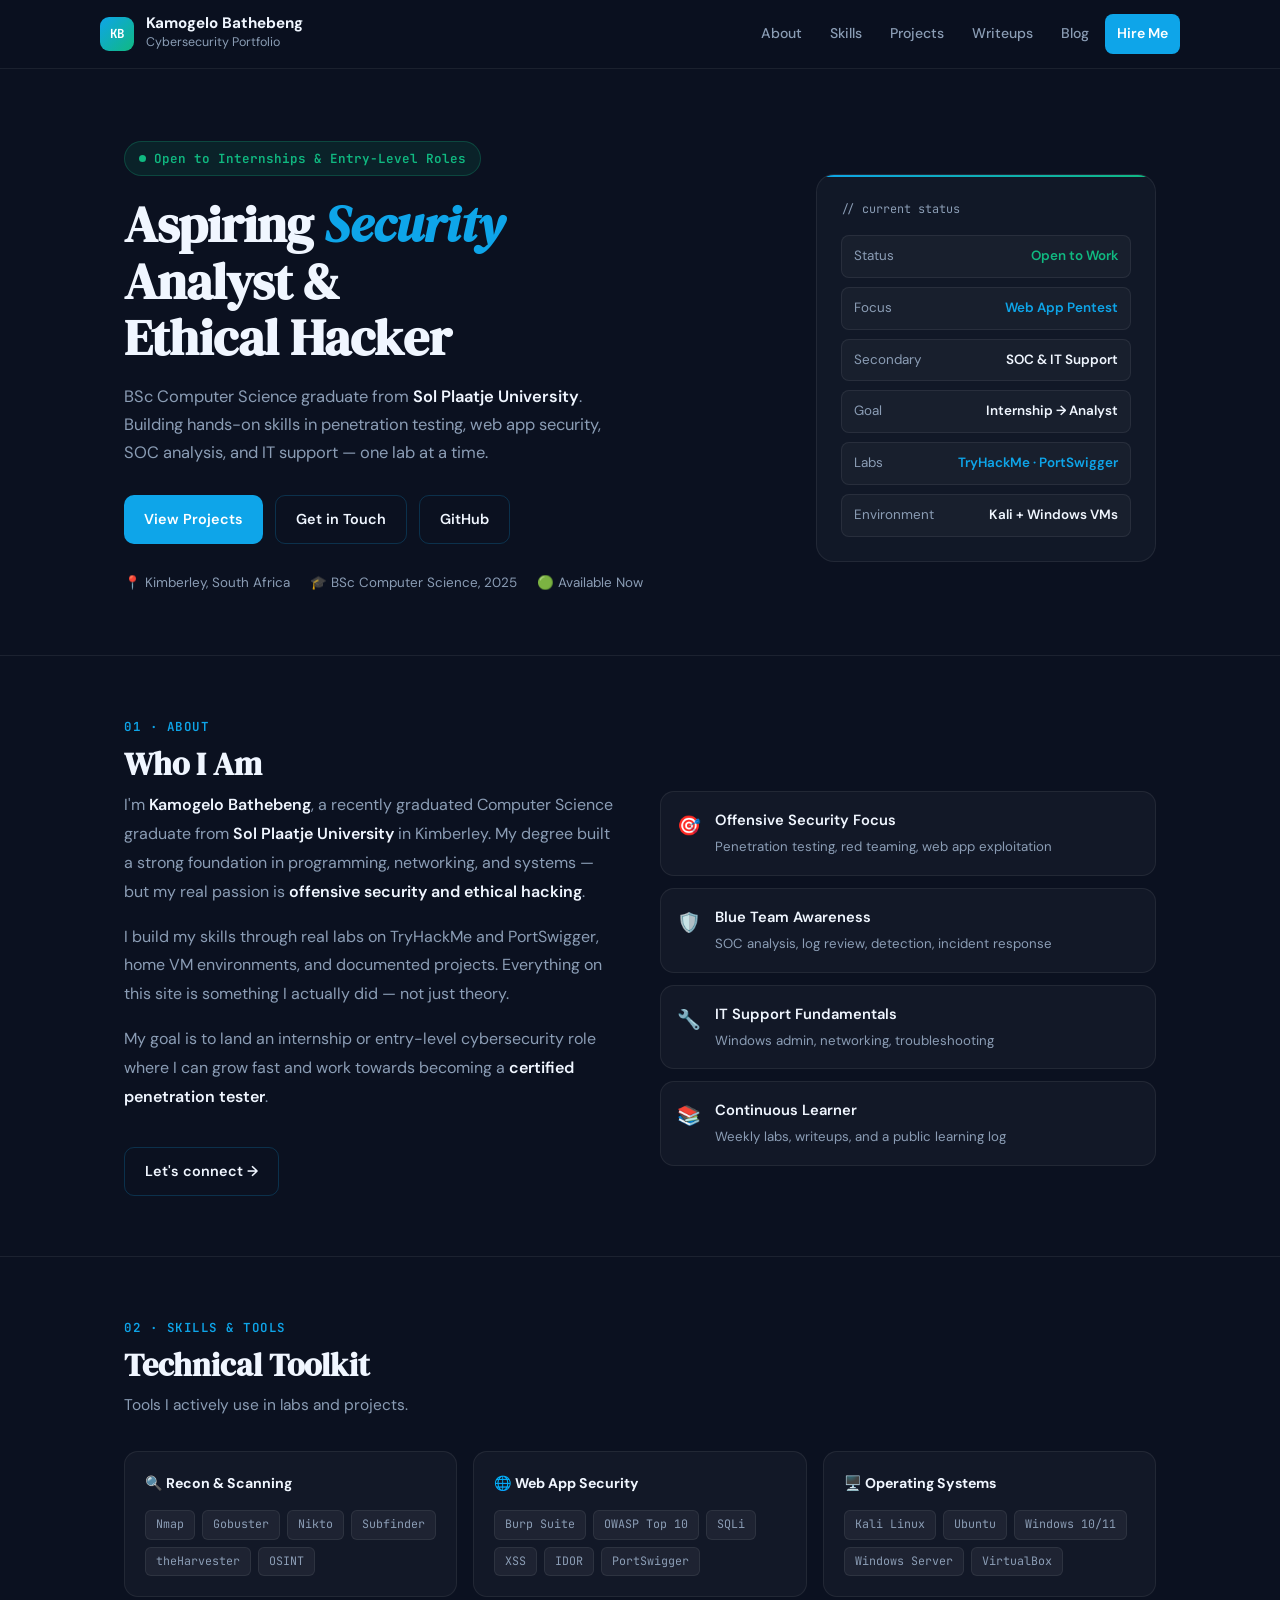
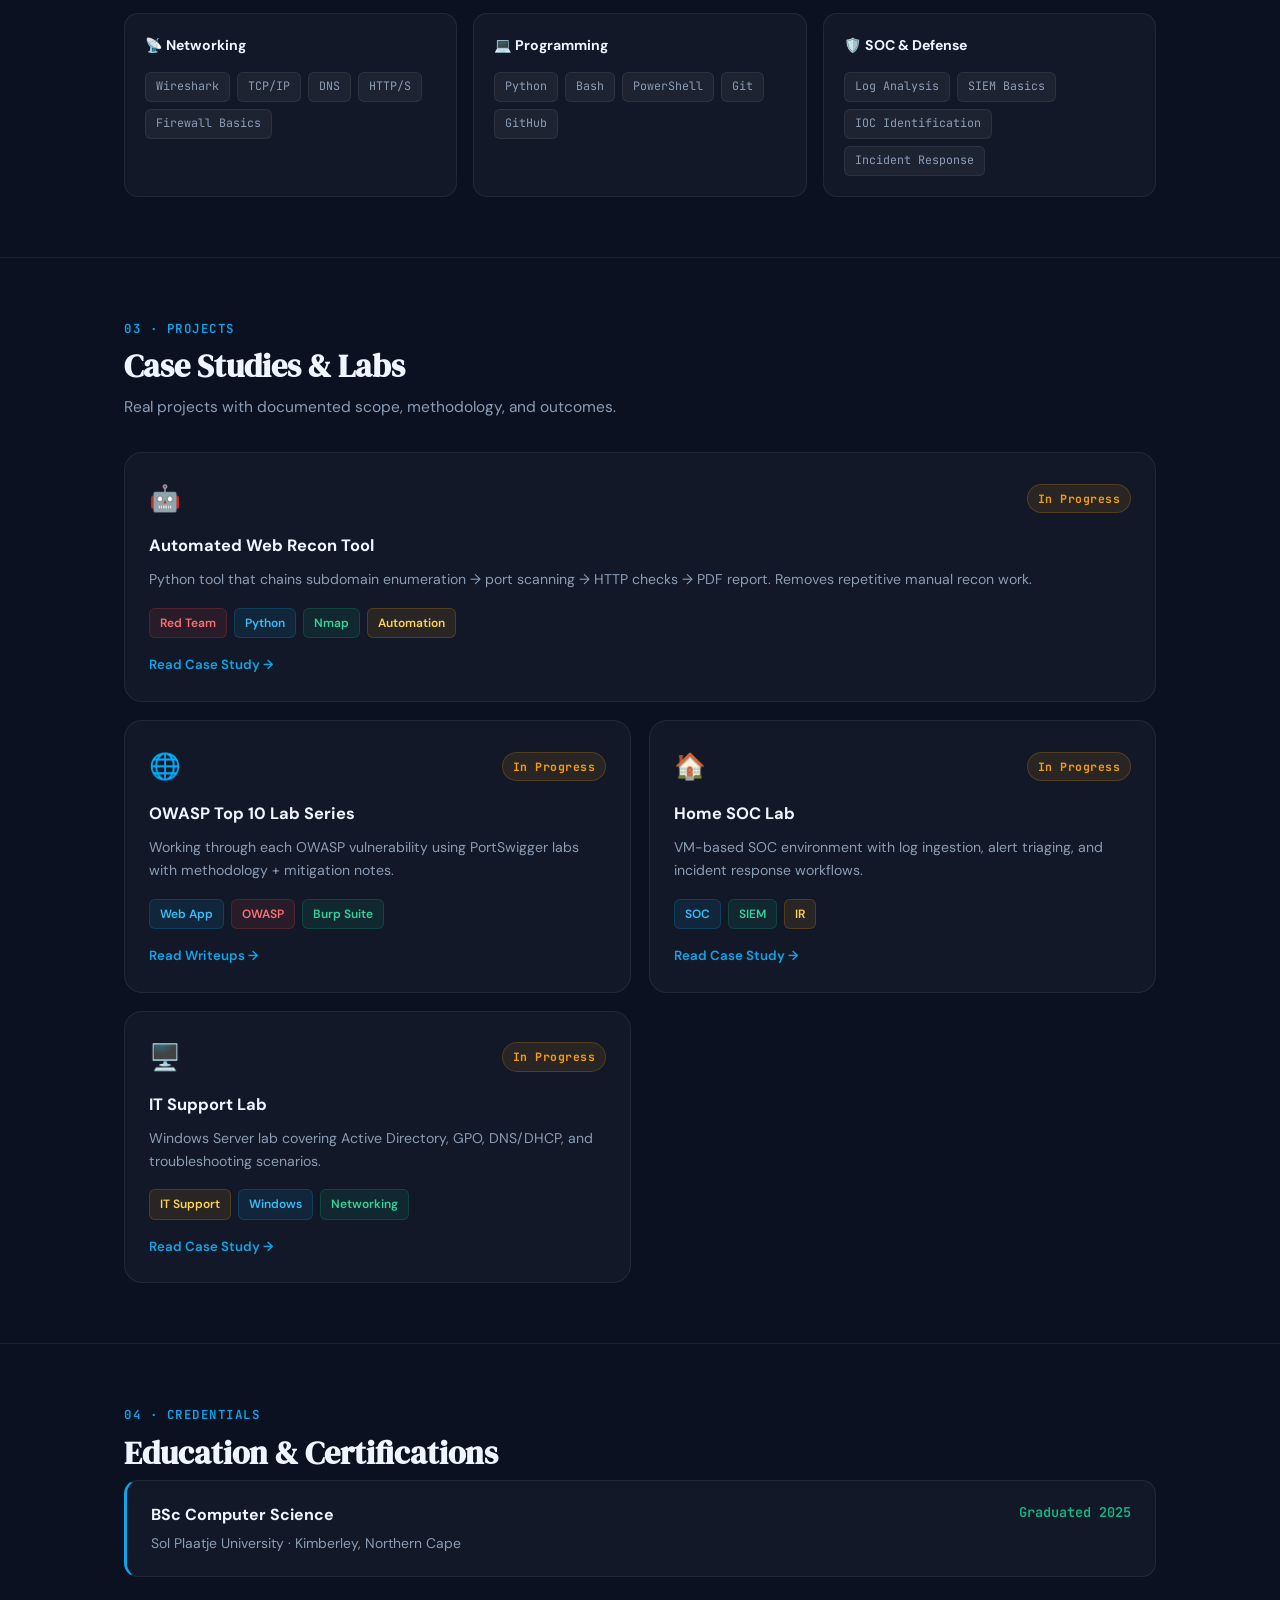
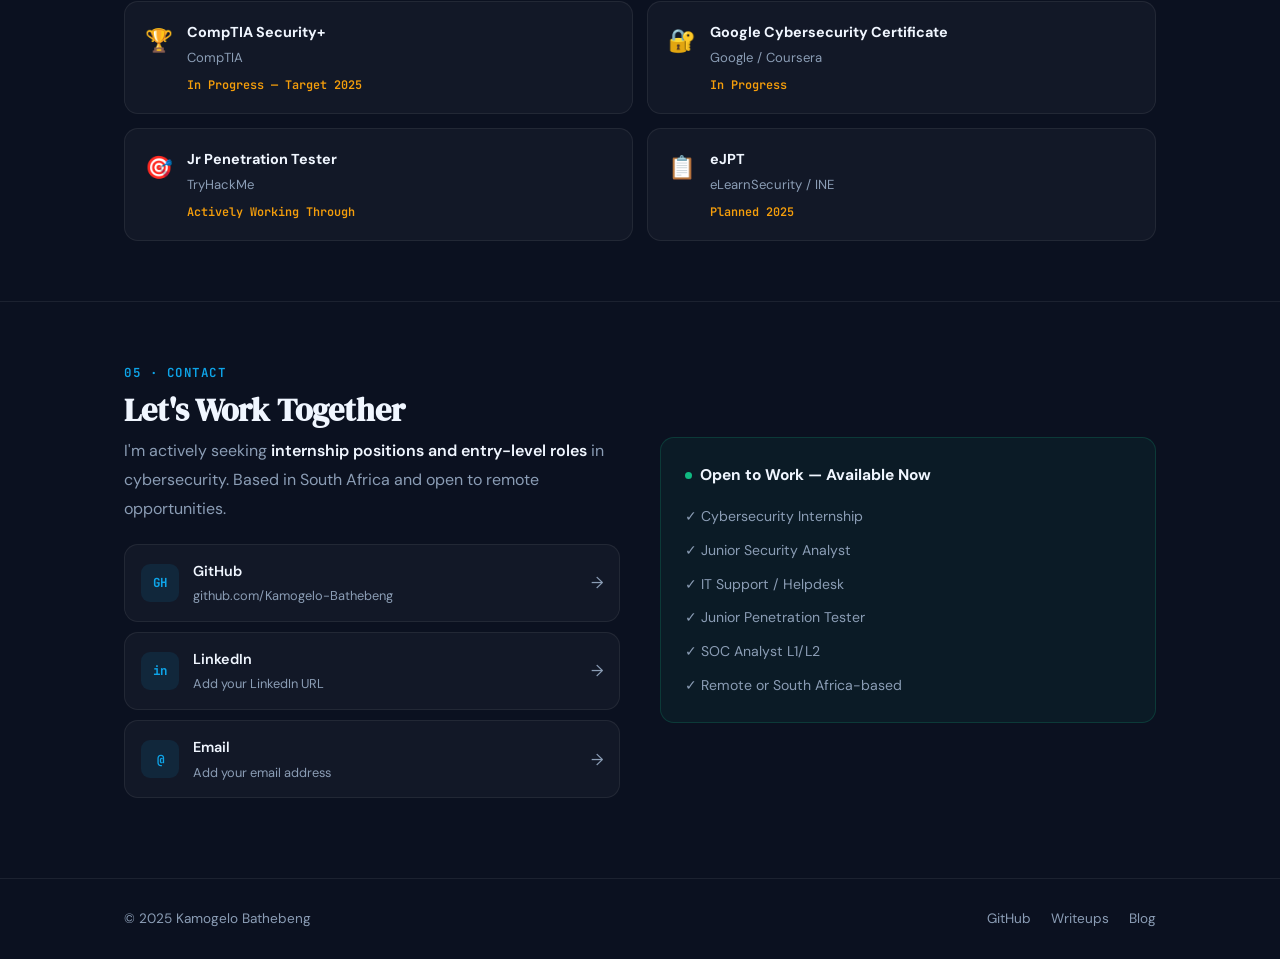
==== index.html @ 7663e625 "first commit - portfolio live" ====
<!DOCTYPE html>
<html lang="en">
<head>
  <meta charset="utf-8"/>
  <meta name="viewport" content="width=device-width, initial-scale=1"/>
  <title>Kamogelo Bathebeng | Cybersecurity Portfolio</title>
  <meta name="description" content="BSc Computer Science graduate — open to cybersecurity internships and entry-level roles."/>
  <link rel="preconnect" href="https://fonts.googleapis.com"/>
  <link href="https://fonts.googleapis.com/css2?family=DM+Serif+Display:ital@0;1&family=DM+Sans:wght@400;500;600;700&family=JetBrains+Mono:wght@400;600&display=swap" rel="stylesheet"/>
  <link rel="stylesheet" href="style.css"/>
</head>
<body>

  <!-- NAV -->
  <nav id="navbar">
    <div class="container nav-inner">
      <a href="index.html" class="nav-brand">
        <div class="nav-mark">KB</div>
        <div>
          <div class="nav-name">Kamogelo Bathebeng</div>
          <div class="nav-tagline">Cybersecurity Portfolio</div>
        </div>
      </a>
      <button class="nav-toggle" id="navToggle">Menu</button>
      <div class="nav-links" id="navLinks">
        <a href="#about">About</a>
        <a href="#skills">Skills</a>
        <a href="#projects">Projects</a>
        <a href="writeups/index.html">Writeups</a>
        <a href="blog/index.html">Blog</a>
        <a href="#contact" class="nav-cta">Hire Me</a>
      </div>
    </div>
  </nav>

  <!-- HERO -->
  <section class="hero">
    <div class="container">
      <div class="hero-layout">

        <div class="hero-left">
          <div class="hero-badge">
            <span class="dot"></span>
            Open to Internships &amp; Entry-Level Roles
          </div>
          <h1>Aspiring <em>Security</em><br/>Analyst &amp;<br/>Ethical Hacker</h1>
          <p class="hero-sub">
            BSc Computer Science graduate from <strong>Sol Plaatje University</strong>.
            Building hands-on skills in penetration testing, web app security, SOC analysis, and IT support — one lab at a time.
          </p>
          <div class="btn-row">
            <a href="#projects" class="btn btn-primary">View Projects</a>
            <a href="#contact" class="btn btn-outline">Get in Touch</a>
            <a href="https://github.com/Kamogelo-Bathebeng" target="_blank" class="btn btn-outline">GitHub</a>
          </div>
          <div class="hero-facts">
            <span>📍 Kimberley, South Africa</span>
            <span>🎓 BSc Computer Science, 2025</span>
            <span>🟢 Available Now</span>
          </div>
        </div>

        <div class="status-card">
          <div class="status-card-title">// current status</div>
          <div class="status-rows">
            <div class="status-row"><span class="s-label">Status</span><span class="s-value green">Open to Work</span></div>
            <div class="status-row"><span class="s-label">Focus</span><span class="s-value teal">Web App Pentest</span></div>
            <div class="status-row"><span class="s-label">Secondary</span><span class="s-value">SOC &amp; IT Support</span></div>
            <div class="status-row"><span class="s-label">Goal</span><span class="s-value">Internship → Analyst</span></div>
            <div class="status-row"><span class="s-label">Labs</span><span class="s-value teal">TryHackMe · PortSwigger</span></div>
            <div class="status-row"><span class="s-label">Environment</span><span class="s-value">Kali + Windows VMs</span></div>
          </div>
        </div>

      </div>
    </div>
  </section>

  <!-- ABOUT -->
  <div class="divider"></div>
  <section id="about">
    <div class="container">
      <div class="section-label">01 · About</div>
      <h2 class="section-title">Who I Am</h2>
      <div class="two-col">
        <div class="about-text">
          <p>I'm <strong>Kamogelo Bathebeng</strong>, a recently graduated Computer Science graduate from <strong>Sol Plaatje University</strong> in Kimberley. My degree built a strong foundation in programming, networking, and systems — but my real passion is <strong>offensive security and ethical hacking</strong>.</p>
          <p>I build my skills through real labs on TryHackMe and PortSwigger, home VM environments, and documented projects. Everything on this site is something I actually did — not just theory.</p>
          <p>My goal is to land an internship or entry-level cybersecurity role where I can grow fast and work towards becoming a <strong>certified penetration tester</strong>.</p>
          <a href="#contact" class="btn btn-outline" style="margin-top:20px; display:inline-flex;">Let's connect →</a>
        </div>
        <div class="highlights">
          <div class="highlight-item">
            <div class="hi-icon">🎯</div>
            <div><strong>Offensive Security Focus</strong><p>Penetration testing, red teaming, web app exploitation</p></div>
          </div>
          <div class="highlight-item">
            <div class="hi-icon">🛡️</div>
            <div><strong>Blue Team Awareness</strong><p>SOC analysis, log review, detection, incident response</p></div>
          </div>
          <div class="highlight-item">
            <div class="hi-icon">🔧</div>
            <div><strong>IT Support Fundamentals</strong><p>Windows admin, networking, troubleshooting</p></div>
          </div>
          <div class="highlight-item">
            <div class="hi-icon">📚</div>
            <div><strong>Continuous Learner</strong><p>Weekly labs, writeups, and a public learning log</p></div>
          </div>
        </div>
      </div>
    </div>
  </section>

  <!-- SKILLS -->
  <div class="divider"></div>
  <section id="skills">
    <div class="container">
      <div class="section-label">02 · Skills &amp; Tools</div>
      <h2 class="section-title">Technical Toolkit</h2>
      <p class="section-sub">Tools I actively use in labs and projects.</p>
      <div class="skills-grid">
        <div class="skill-box">
          <div class="skill-box-title">🔍 Recon &amp; Scanning</div>
          <div class="tags"><span>Nmap</span><span>Gobuster</span><span>Nikto</span><span>Subfinder</span><span>theHarvester</span><span>OSINT</span></div>
        </div>
        <div class="skill-box">
          <div class="skill-box-title">🌐 Web App Security</div>
          <div class="tags"><span>Burp Suite</span><span>OWASP Top 10</span><span>SQLi</span><span>XSS</span><span>IDOR</span><span>PortSwigger</span></div>
        </div>
        <div class="skill-box">
          <div class="skill-box-title">🖥️ Operating Systems</div>
          <div class="tags"><span>Kali Linux</span><span>Ubuntu</span><span>Windows 10/11</span><span>Windows Server</span><span>VirtualBox</span></div>
        </div>
        <div class="skill-box">
          <div class="skill-box-title">📡 Networking</div>
          <div class="tags"><span>Wireshark</span><span>TCP/IP</span><span>DNS</span><span>HTTP/S</span><span>Firewall Basics</span></div>
        </div>
        <div class="skill-box">
          <div class="skill-box-title">💻 Programming</div>
          <div class="tags"><span>Python</span><span>Bash</span><span>PowerShell</span><span>Git</span><span>GitHub</span></div>
        </div>
        <div class="skill-box">
          <div class="skill-box-title">🛡️ SOC &amp; Defense</div>
          <div class="tags"><span>Log Analysis</span><span>SIEM Basics</span><span>IOC Identification</span><span>Incident Response</span></div>
        </div>
      </div>
    </div>
  </section>

  <!-- PROJECTS -->
  <div class="divider"></div>
  <section id="projects">
    <div class="container">
      <div class="section-label">03 · Projects</div>
      <h2 class="section-title">Case Studies &amp; Labs</h2>
      <p class="section-sub">Real projects with documented scope, methodology, and outcomes.</p>
      <div class="projects-grid">

        <div class="project-card wide">
          <div class="pc-top">
            <span class="pc-icon">🤖</span>
            <span class="pc-status building">In Progress</span>
          </div>
          <div class="pc-title">Automated Web Recon Tool</div>
          <div class="pc-desc">Python tool that chains subdomain enumeration → port scanning → HTTP checks → PDF report. Removes repetitive manual recon work.</div>
          <div class="pc-tags"><span class="tag red">Red Team</span><span class="tag blue">Python</span><span class="tag green">Nmap</span><span class="tag amber">Automation</span></div>
          <a href="projects/recon-tool.html" class="pc-link">Read Case Study →</a>
        </div>

        <div class="project-card">
          <div class="pc-top">
            <span class="pc-icon">🌐</span>
            <span class="pc-status building">In Progress</span>
          </div>
          <div class="pc-title">OWASP Top 10 Lab Series</div>
          <div class="pc-desc">Working through each OWASP vulnerability using PortSwigger labs with methodology + mitigation notes.</div>
          <div class="pc-tags"><span class="tag blue">Web App</span><span class="tag red">OWASP</span><span class="tag green">Burp Suite</span></div>
          <a href="writeups/index.html" class="pc-link">Read Writeups →</a>
        </div>

        <div class="project-card">
          <div class="pc-top">
            <span class="pc-icon">🏠</span>
            <span class="pc-status building">In Progress</span>
          </div>
          <div class="pc-title">Home SOC Lab</div>
          <div class="pc-desc">VM-based SOC environment with log ingestion, alert triaging, and incident response workflows.</div>
          <div class="pc-tags"><span class="tag blue">SOC</span><span class="tag green">SIEM</span><span class="tag amber">IR</span></div>
          <a href="projects/soc-lab.html" class="pc-link">Read Case Study →</a>
        </div>

        <div class="project-card">
          <div class="pc-top">
            <span class="pc-icon">🖥️</span>
            <span class="pc-status building">In Progress</span>
          </div>
          <div class="pc-title">IT Support Lab</div>
          <div class="pc-desc">Windows Server lab covering Active Directory, GPO, DNS/DHCP, and troubleshooting scenarios.</div>
          <div class="pc-tags"><span class="tag amber">IT Support</span><span class="tag blue">Windows</span><span class="tag green">Networking</span></div>
          <a href="projects/it-support-lab.html" class="pc-link">Read Case Study →</a>
        </div>

      </div>
    </div>
  </section>

  <!-- CERTIFICATIONS -->
  <div class="divider"></div>
  <section id="certifications">
    <div class="container">
      <div class="section-label">04 · Credentials</div>
      <h2 class="section-title">Education &amp; Certifications</h2>

      <div class="edu-block">
        <div>
          <div class="edu-degree">BSc Computer Science</div>
          <div class="edu-school">Sol Plaatje University · Kimberley, Northern Cape</div>
        </div>
        <div class="edu-year">Graduated 2025</div>
      </div>

      <div class="certs-grid">
        <div class="cert-card">
          <div class="cert-icon">🏆</div>
          <div>
            <div class="cert-name">CompTIA Security+</div>
            <div class="cert-org">CompTIA</div>
            <div class="cert-status pending">In Progress — Target 2025</div>
          </div>
        </div>
        <div class="cert-card">
          <div class="cert-icon">🔐</div>
          <div>
            <div class="cert-name">Google Cybersecurity Certificate</div>
            <div class="cert-org">Google / Coursera</div>
            <div class="cert-status pending">In Progress</div>
          </div>
        </div>
        <div class="cert-card">
          <div class="cert-icon">🎯</div>
          <div>
            <div class="cert-name">Jr Penetration Tester</div>
            <div class="cert-org">TryHackMe</div>
            <div class="cert-status pending">Actively Working Through</div>
          </div>
        </div>
        <div class="cert-card">
          <div class="cert-icon">📋</div>
          <div>
            <div class="cert-name">eJPT</div>
            <div class="cert-org">eLearnSecurity / INE</div>
            <div class="cert-status pending">Planned 2025</div>
          </div>
        </div>
      </div>
    </div>
  </section>

  <!-- CONTACT -->
  <div class="divider"></div>
  <section id="contact">
    <div class="container">
      <div class="section-label">05 · Contact</div>
      <h2 class="section-title">Let's Work Together</h2>
      <div class="two-col">
        <div>
          <p style="color:var(--muted); margin-bottom:20px; line-height:1.8;">I'm actively seeking <strong style="color:var(--text)">internship positions and entry-level roles</strong> in cybersecurity. Based in South Africa and open to remote opportunities.</p>
          <div class="contact-links">
            <a href="https://github.com/Kamogelo-Bathebeng" target="_blank" class="contact-link">
              <div class="cl-icon">GH</div>
              <div><div class="cl-name">GitHub</div><div class="cl-sub">github.com/Kamogelo-Bathebeng</div></div>
              <span>→</span>
            </a>
            <a href="https://linkedin.com" target="_blank" class="contact-link">
              <div class="cl-icon">in</div>
              <div><div class="cl-name">LinkedIn</div><div class="cl-sub">Add your LinkedIn URL</div></div>
              <span>→</span>
            </a>
            <a href="mailto:youremail@example.com" class="contact-link">
              <div class="cl-icon">@</div>
              <div><div class="cl-name">Email</div><div class="cl-sub">Add your email address</div></div>
              <span>→</span>
            </a>
          </div>
        </div>
        <div class="open-box">
          <div class="open-title"><span class="dot"></span> Open to Work — Available Now</div>
          <ul class="open-list">
            <li>✓ Cybersecurity Internship</li>
            <li>✓ Junior Security Analyst</li>
            <li>✓ IT Support / Helpdesk</li>
            <li>✓ Junior Penetration Tester</li>
            <li>✓ SOC Analyst L1/L2</li>
            <li>✓ Remote or South Africa-based</li>
          </ul>
        </div>
      </div>
    </div>
  </section>

  <!-- FOOTER -->
  <footer>
    <div class="container footer-inner">
      <div>© 2025 Kamogelo Bathebeng</div>
      <div class="footer-links">
        <a href="https://github.com/Kamogelo-Bathebeng" target="_blank">GitHub</a>
        <a href="writeups/index.html">Writeups</a>
        <a href="blog/index.html">Blog</a>
      </div>
    </div>
  </footer>

  <script src="script.js"></script>
</body>
</html>
---- style.css ----
@import url('https://fonts.googleapis.com/css2?family=DM+Serif+Display:ital@0;1&family=DM+Sans:wght@400;500;600;700&family=JetBrains+Mono:wght@400;600&display=swap');

/* ── VARIABLES ── */
:root {
  --bg:      #0B1120;
  --bg2:     #111827;
  --text:    #F0F6FF;
  --muted:   #8B9DB5;
  --teal:    #0EA5E9;
  --teal2:   #0284C7;
  --green:   #10B981;
  --amber:   #F59E0B;
  --border:  rgba(255,255,255,0.07);
  --border2: rgba(14,165,233,0.22);
  --card:    rgba(255,255,255,0.03);
  --r:       14px;
}

/* ── RESET ── */
*, *::before, *::after { box-sizing: border-box; margin: 0; padding: 0; }
html { scroll-behavior: smooth; }
body { font-family: 'DM Sans', sans-serif; background: var(--bg); color: var(--text); line-height: 1.7; overflow-x: hidden; }
a { color: var(--teal); text-decoration: none; }
a:hover { color: var(--teal2); }
strong { color: var(--text); font-weight: 600; }
p { color: var(--muted); }

/* ── LAYOUT ── */
.container { max-width: 1080px; margin: 0 auto; padding: 0 24px; }
.divider { height: 1px; background: var(--border); }
section { padding: 60px 0; }

/* ── NAV ── */
#navbar {
  position: sticky; top: 0; z-index: 100;
  background: rgba(11,17,32,0.9);
  backdrop-filter: blur(16px);
  border-bottom: 1px solid var(--border);
}
.nav-inner { display: flex; align-items: center; justify-content: space-between; padding: 14px 0; }
.nav-brand { display: flex; align-items: center; gap: 12px; color: var(--text); }
.nav-brand:hover { color: var(--text); }
.nav-mark {
  width: 34px; height: 34px; border-radius: 9px;
  background: linear-gradient(135deg, var(--teal), var(--green));
  display: flex; align-items: center; justify-content: center;
  font-family: 'JetBrains Mono', monospace; font-weight: 700;
  font-size: 0.78rem; color: #fff; flex-shrink: 0;
}
.nav-name { font-weight: 700; font-size: 0.95rem; line-height: 1.2; }
.nav-tagline { font-size: 0.78rem; color: var(--muted); }
.nav-links { display: flex; gap: 4px; align-items: center; }
.nav-links a { color: var(--muted); font-weight: 500; font-size: 0.88rem; padding: 8px 12px; border-radius: 8px; transition: color .2s, background .2s; }
.nav-links a:hover { color: var(--text); background: rgba(255,255,255,0.05); }
.nav-links a.nav-cta { background: var(--teal); color: #fff !important; font-weight: 600; }
.nav-links a.nav-cta:hover { background: var(--teal2); }
.nav-toggle { display: none; background: none; border: 1px solid var(--border); color: var(--text); border-radius: 8px; padding: 8px 12px; cursor: pointer; font-size: 0.85rem; font-family: inherit; }

@media (max-width: 760px) {
  .nav-toggle { display: block; }
  .nav-links { display: none; flex-direction: column; position: absolute; top: 100%; left: 0; right: 0; background: var(--bg2); border-bottom: 1px solid var(--border); padding: 14px 24px 20px; gap: 2px; }
  .nav-links.open { display: flex; }
  .nav-links a { padding: 12px 8px; border-bottom: 1px solid var(--border); border-radius: 0; }
}

/* ── HERO ── */
.hero { padding: 72px 0 60px; }
.hero-layout { display: grid; grid-template-columns: 1fr 340px; gap: 48px; align-items: center; }
@media (max-width: 860px) { .hero-layout { grid-template-columns: 1fr; } }

.hero-badge {
  display: inline-flex; align-items: center; gap: 8px;
  background: rgba(16,185,129,0.1); border: 1px solid rgba(16,185,129,0.25);
  border-radius: 999px; padding: 6px 14px; margin-bottom: 20px;
  font-family: 'JetBrains Mono', monospace; font-size: 0.79rem; font-weight: 600; color: var(--green);
}
.dot {
  width: 7px; height: 7px; border-radius: 50%;
  background: var(--green); flex-shrink: 0;
  animation: blink 2s infinite;
}
@keyframes blink {
  0%,100% { box-shadow: 0 0 0 3px rgba(16,185,129,0.2); }
  50%      { box-shadow: 0 0 0 6px rgba(16,185,129,0.05); }
}
.hero h1 { font-family: 'DM Serif Display', serif; font-size: clamp(2.2rem, 4vw, 3.2rem); line-height: 1.1; margin-bottom: 18px; }
.hero h1 em { font-style: italic; color: var(--teal); }
.hero-sub { font-size: 1.03rem; color: var(--muted); max-width: 500px; margin-bottom: 28px; }
.btn-row { display: flex; gap: 12px; flex-wrap: wrap; margin-bottom: 28px; }
.hero-facts { display: flex; gap: 20px; flex-wrap: wrap; font-size: 0.84rem; color: var(--muted); }

/* Status card */
.status-card {
  background: var(--bg2); border: 1px solid var(--border);
  border-radius: 18px; padding: 24px; position: relative; overflow: hidden;
}
.status-card::before { content: ''; position: absolute; top: 0; left: 0; right: 0; height: 2px; background: linear-gradient(90deg, var(--teal), var(--green)); }
.status-card-title { font-family: 'JetBrains Mono', monospace; font-size: 0.74rem; color: var(--muted); margin-bottom: 16px; }
.status-rows { display: flex; flex-direction: column; gap: 9px; }
.status-row { display: flex; justify-content: space-between; align-items: center; background: rgba(255,255,255,0.03); border: 1px solid var(--border); border-radius: 8px; padding: 9px 12px; font-size: 0.84rem; }
.s-label { color: var(--muted); }
.s-value { font-weight: 600; }
.s-value.teal { color: var(--teal); }
.s-value.green { color: var(--green); }

/* ── BUTTONS ── */
.btn { display: inline-flex; align-items: center; gap: 8px; padding: 11px 20px; border-radius: 10px; font-weight: 600; font-size: 0.9rem; border: none; cursor: pointer; transition: transform .18s, background .18s; font-family: inherit; }
.btn:hover { transform: translateY(-2px); }
.btn-primary { background: var(--teal); color: #fff; }
.btn-primary:hover { background: var(--teal2); color: #fff; }
.btn-outline { background: transparent; color: var(--text); border: 1px solid var(--border2); }
.btn-outline:hover { background: rgba(14,165,233,0.1); color: var(--text); }

/* ── SECTION HEADERS ── */
.section-label { font-family: 'JetBrains Mono', monospace; font-size: 0.78rem; font-weight: 600; color: var(--teal); text-transform: uppercase; letter-spacing: 1.5px; margin-bottom: 8px; }
.section-title { font-family: 'DM Serif Display', serif; font-size: clamp(1.7rem, 2.5vw, 2.2rem); line-height: 1.2; margin-bottom: 8px; }
.section-sub { color: var(--muted); font-size: 0.97rem; margin-bottom: 32px; }

/* ── TWO COL ── */
.two-col { display: grid; grid-template-columns: 1fr 1fr; gap: 40px; align-items: start; }
@media (max-width: 720px) { .two-col { grid-template-columns: 1fr; } }

/* ── ABOUT ── */
.about-text p { color: var(--muted); margin-bottom: 16px; line-height: 1.8; }
.highlights { display: flex; flex-direction: column; gap: 12px; }
.highlight-item { display: flex; gap: 14px; align-items: flex-start; background: var(--card); border: 1px solid var(--border); border-radius: var(--r); padding: 16px; transition: border-color .2s; }
.highlight-item:hover { border-color: var(--border2); }
.hi-icon { font-size: 1.2rem; flex-shrink: 0; margin-top: 2px; }
.highlight-item strong { display: block; font-size: 0.92rem; margin-bottom: 3px; }
.highlight-item p { font-size: 0.83rem; margin: 0; color: var(--muted); }

/* ── SKILLS ── */
.skills-grid { display: grid; grid-template-columns: repeat(3,1fr); gap: 16px; }
@media (max-width: 860px) { .skills-grid { grid-template-columns: 1fr 1fr; } }
@media (max-width: 520px) { .skills-grid { grid-template-columns: 1fr; } }
.skill-box { background: var(--card); border: 1px solid var(--border); border-radius: var(--r); padding: 20px; transition: border-color .2s, transform .2s; }
.skill-box:hover { border-color: var(--border2); transform: translateY(-3px); }
.skill-box-title { font-weight: 700; font-size: 0.88rem; margin-bottom: 14px; }
.tags { display: flex; flex-wrap: wrap; gap: 7px; }
.tags span { font-family: 'JetBrains Mono', monospace; font-size: 0.73rem; padding: 4px 10px; border-radius: 6px; background: rgba(255,255,255,0.05); border: 1px solid var(--border); color: var(--muted); transition: color .2s, border-color .2s; cursor: default; }
.tags span:hover { color: var(--teal); border-color: var(--border2); }

/* ── PROJECTS ── */
.projects-grid { display: grid; grid-template-columns: 1fr 1fr; gap: 18px; }
@media (max-width: 720px) { .projects-grid { grid-template-columns: 1fr; } }
.project-card { background: var(--card); border: 1px solid var(--border); border-radius: 18px; padding: 24px; display: flex; flex-direction: column; transition: border-color .25s, transform .25s; }
.project-card.wide { grid-column: span 2; }
@media (max-width: 720px) { .project-card.wide { grid-column: span 1; } }
.project-card:hover { border-color: var(--border2); transform: translateY(-4px); }
.pc-top { display: flex; justify-content: space-between; align-items: center; margin-bottom: 12px; }
.pc-icon { font-size: 1.6rem; }
.pc-status { font-family: 'JetBrains Mono', monospace; font-size: 0.72rem; font-weight: 700; padding: 4px 10px; border-radius: 999px; letter-spacing: 0.5px; }
.pc-status.building { background: rgba(245,158,11,0.1); color: var(--amber); border: 1px solid rgba(245,158,11,0.2); }
.pc-status.done { background: rgba(16,185,129,0.1); color: var(--green); border: 1px solid rgba(16,185,129,0.25); }
.pc-title { font-weight: 700; font-size: 1.03rem; margin-bottom: 8px; }
.pc-desc { color: var(--muted); font-size: 0.88rem; line-height: 1.65; flex: 1; margin-bottom: 16px; }
.pc-tags { display: flex; gap: 7px; flex-wrap: wrap; margin-bottom: 16px; }
.tag { font-size: 0.75rem; font-weight: 600; padding: 4px 10px; border-radius: 6px; }
.tag.red   { background: rgba(239,68,68,0.1);   color: #F87171; border: 1px solid rgba(239,68,68,0.2); }
.tag.blue  { background: rgba(14,165,233,0.1);  color: #38BDF8; border: 1px solid rgba(14,165,233,0.2); }
.tag.green { background: rgba(16,185,129,0.1);  color: #34D399; border: 1px solid rgba(16,185,129,0.2); }
.tag.amber { background: rgba(245,158,11,0.1);  color: #FCD34D; border: 1px solid rgba(245,158,11,0.2); }
.pc-link { font-size: 0.83rem; font-weight: 600; color: var(--teal); transition: opacity .2s; margin-top: auto; }
.pc-link:hover { opacity: 0.75; color: var(--teal); }

/* ── CERTS ── */
.edu-block { background: var(--card); border: 1px solid var(--border); border-left: 3px solid var(--teal); border-radius: var(--r); padding: 20px 24px; display: flex; justify-content: space-between; align-items: flex-start; gap: 16px; flex-wrap: wrap; margin-bottom: 24px; }
.edu-degree { font-weight: 700; font-size: 1.0rem; margin-bottom: 4px; }
.edu-school { color: var(--muted); font-size: 0.87rem; }
.edu-year { font-family: 'JetBrains Mono', monospace; font-size: 0.85rem; color: var(--green); font-weight: 600; }
.certs-grid { display: grid; grid-template-columns: 1fr 1fr; gap: 14px; }
@media (max-width: 640px) { .certs-grid { grid-template-columns: 1fr; } }
.cert-card { background: var(--card); border: 1px solid var(--border); border-radius: var(--r); padding: 18px 20px; display: flex; gap: 14px; align-items: flex-start; transition: border-color .2s; }
.cert-card:hover { border-color: var(--border2); }
.cert-icon { font-size: 1.4rem; flex-shrink: 0; margin-top: 2px; }
.cert-name { font-weight: 700; font-size: 0.9rem; margin-bottom: 3px; }
.cert-org { font-size: 0.82rem; color: var(--muted); margin-bottom: 5px; }
.cert-status { font-family: 'JetBrains Mono', monospace; font-size: 0.74rem; font-weight: 600; }
.cert-status.pending { color: var(--amber); }
.cert-status.done { color: var(--green); }

/* ── CONTACT ── */
.contact-links { display: flex; flex-direction: column; gap: 10px; }
.contact-link { display: flex; align-items: center; gap: 14px; padding: 14px 16px; background: var(--card); border: 1px solid var(--border); border-radius: var(--r); color: var(--text); transition: border-color .2s, transform .2s; }
.contact-link:hover { border-color: var(--border2); transform: translateX(4px); color: var(--text); }
.cl-icon { width: 38px; height: 38px; border-radius: 9px; background: rgba(14,165,233,0.1); display: flex; align-items: center; justify-content: center; font-family: 'JetBrains Mono', monospace; font-size: 0.78rem; font-weight: 700; color: var(--teal); flex-shrink: 0; }
.cl-name { font-weight: 600; font-size: 0.9rem; }
.cl-sub { font-size: 0.8rem; color: var(--muted); margin-top: 2px; }
.contact-link span:last-child { margin-left: auto; color: var(--muted); }
.open-box { background: rgba(16,185,129,0.06); border: 1px solid rgba(16,185,129,0.2); border-radius: var(--r); padding: 24px; }
.open-title { font-weight: 700; font-size: 0.97rem; margin-bottom: 16px; display: flex; align-items: center; gap: 8px; }
.open-list { list-style: none; display: flex; flex-direction: column; gap: 10px; }
.open-list li { font-size: 0.88rem; color: var(--muted); }

/* ── FOOTER ── */
footer { border-top: 1px solid var(--border); padding: 28px 0; margin-top: 20px; }
.footer-inner { display: flex; justify-content: space-between; align-items: center; flex-wrap: wrap; gap: 12px; font-size: 0.85rem; color: var(--muted); }
.footer-links { display: flex; gap: 20px; }
.footer-links a { color: var(--muted); font-size: 0.85rem; transition: color .2s; }
.footer-links a:hover { color: var(--teal); }

/* ── PAGE HEADER (inner pages) ── */
.page-hero { padding: 48px 0 36px; }
.page-hero .breadcrumb { font-family: 'JetBrains Mono', monospace; font-size: 0.78rem; color: var(--muted); margin-bottom: 12px; }
.page-hero .breadcrumb a { color: var(--teal); }
.page-hero h1 { font-family: 'DM Serif Display', serif; font-size: clamp(1.8rem, 3vw, 2.6rem); line-height: 1.15; margin-bottom: 10px; }
.page-hero .meta { display: flex; gap: 16px; flex-wrap: wrap; font-size: 0.84rem; color: var(--muted); margin-top: 12px; }
.page-hero .meta span { display: flex; align-items: center; gap: 6px; }

/* ── ARTICLE GRID (listing pages) ── */
.article-grid { display: grid; grid-template-columns: repeat(3,1fr); gap: 18px; }
@media (max-width: 900px) { .article-grid { grid-template-columns: 1fr 1fr; } }
@media (max-width: 580px) { .article-grid { grid-template-columns: 1fr; } }
.article-card { background: var(--card); border: 1px solid var(--border); border-radius: var(--r); padding: 22px; display: flex; flex-direction: column; transition: border-color .25s, transform .25s; }
.article-card:hover { border-color: var(--border2); transform: translateY(-3px); }
.article-card .ac-label { font-family: 'JetBrains Mono', monospace; font-size: 0.72rem; color: var(--teal); font-weight: 600; margin-bottom: 8px; text-transform: uppercase; letter-spacing: 1px; }
.article-card h3 { font-size: 1.0rem; font-weight: 700; margin-bottom: 8px; line-height: 1.35; }
.article-card h3 a { color: var(--text); }
.article-card h3 a:hover { color: var(--teal); }
.article-card p { font-size: 0.86rem; color: var(--muted); flex: 1; margin-bottom: 14px; line-height: 1.6; }
.article-card .ac-footer { display: flex; justify-content: space-between; align-items: center; font-size: 0.8rem; color: var(--muted); margin-top: auto; }
.article-card .ac-footer a { color: var(--teal); font-weight: 600; }

/* ── PROSE (content pages) ── */
.prose-wrap { max-width: 760px; margin: 0 auto; }
.prose { background: var(--card); border: 1px solid var(--border); border-radius: 18px; padding: 32px; }
.prose h2 { font-family: 'DM Serif Display', serif; font-size: 1.5rem; margin: 32px 0 12px; color: var(--text); }
.prose h3 { font-size: 1.1rem; font-weight: 700; margin: 24px 0 8px; color: var(--text); }
.prose p { color: var(--muted); margin-bottom: 16px; line-height: 1.85; }
.prose ul, .prose ol { color: var(--muted); padding-left: 22px; margin-bottom: 16px; }
.prose li { margin-bottom: 6px; line-height: 1.7; }
.prose strong { color: var(--text); }
.prose code { font-family: 'JetBrains Mono', monospace; background: rgba(255,255,255,0.07); padding: 2px 7px; border-radius: 6px; font-size: 0.87em; color: var(--teal); }
.prose pre { background: rgba(0,0,0,0.5); padding: 18px; border-radius: 12px; overflow-x: auto; border: 1px solid var(--border); margin-bottom: 20px; }
.prose pre code { background: none; padding: 0; color: #a8d8a8; font-size: 0.88rem; }
.prose blockquote { border-left: 3px solid var(--teal); padding-left: 16px; margin: 20px 0; color: var(--muted); font-style: italic; }
.prose img { max-width: 100%; border-radius: 12px; border: 1px solid var(--border); margin: 16px 0; }
.prose hr { border: none; border-top: 1px solid var(--border); margin: 28px 0; }

/* ── REVEAL ── */
.reveal { opacity: 0; transform: translateY(16px); transition: opacity .5s ease, transform .5s ease; }
.reveal.visible { opacity: 1; transform: translateY(0); }
.d1 { transition-delay: .1s; }
.d2 { transition-delay: .2s; }
.d3 { transition-delay: .3s; }
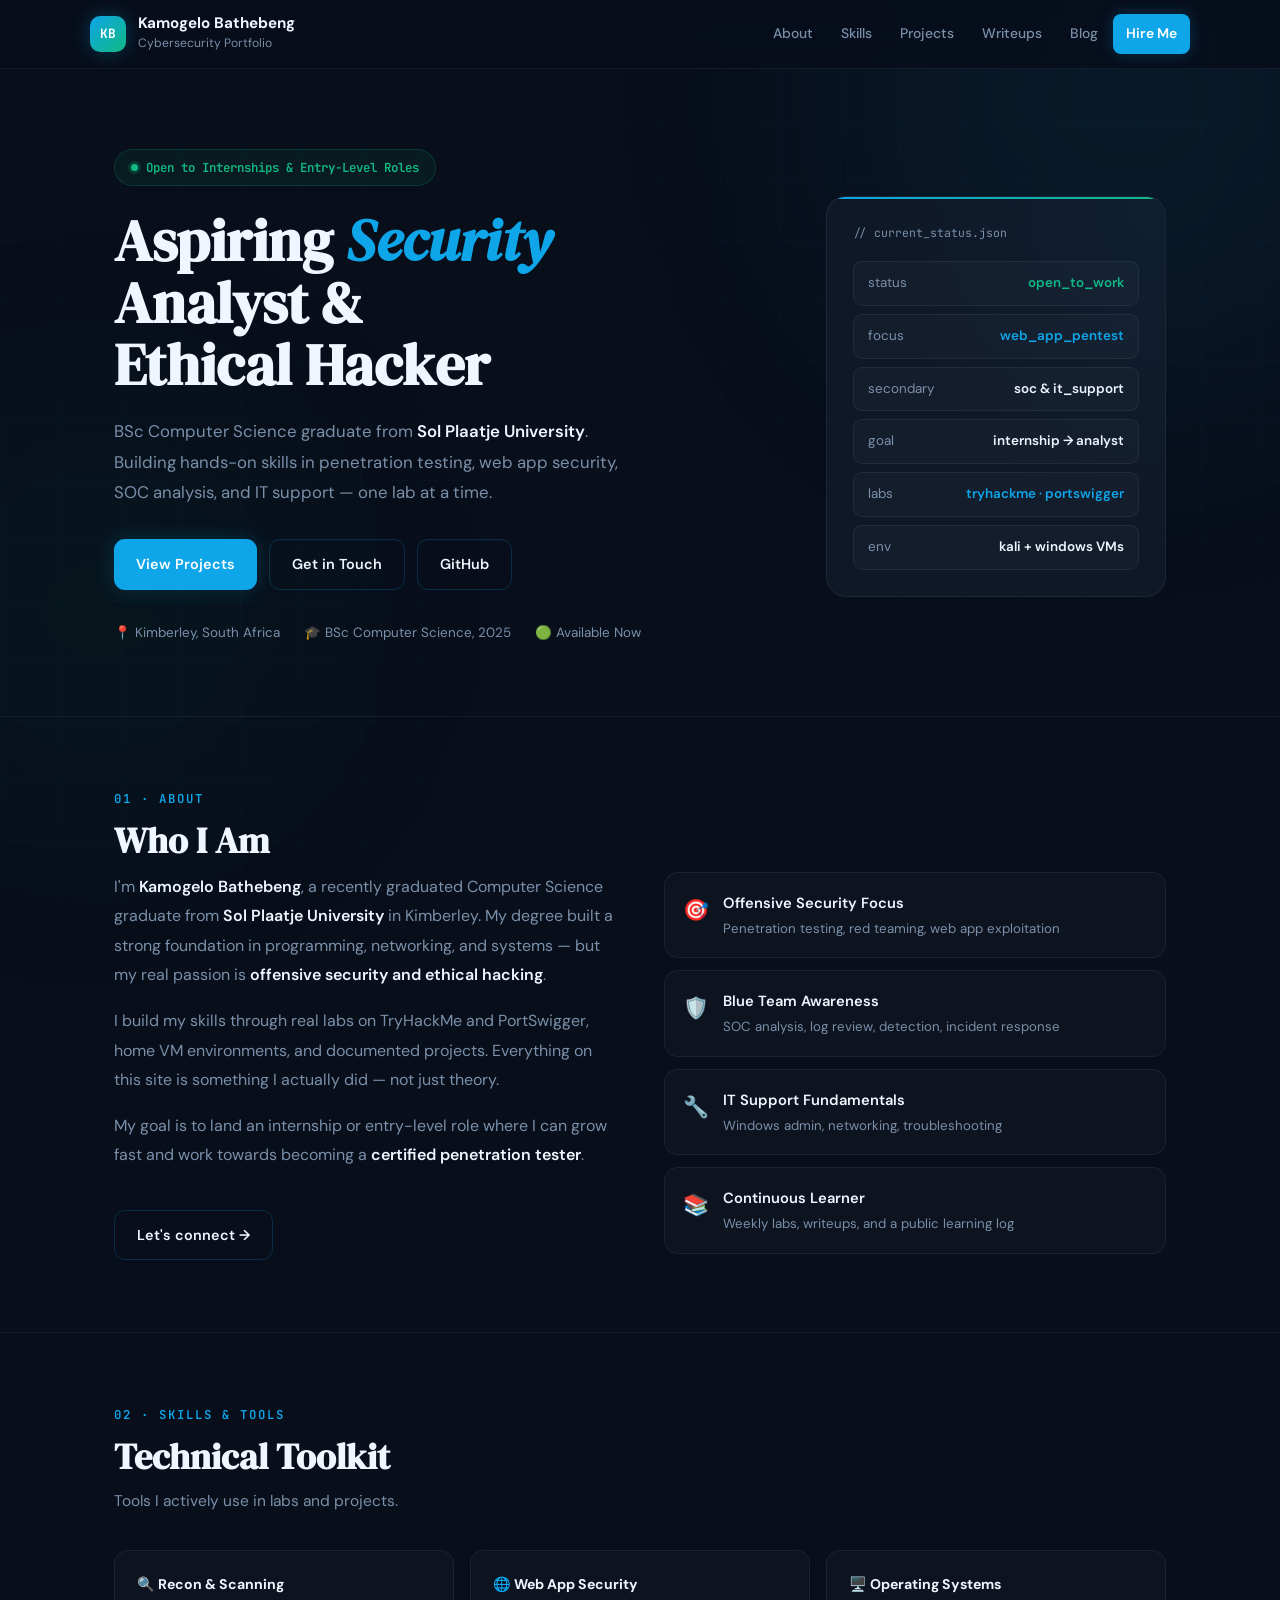
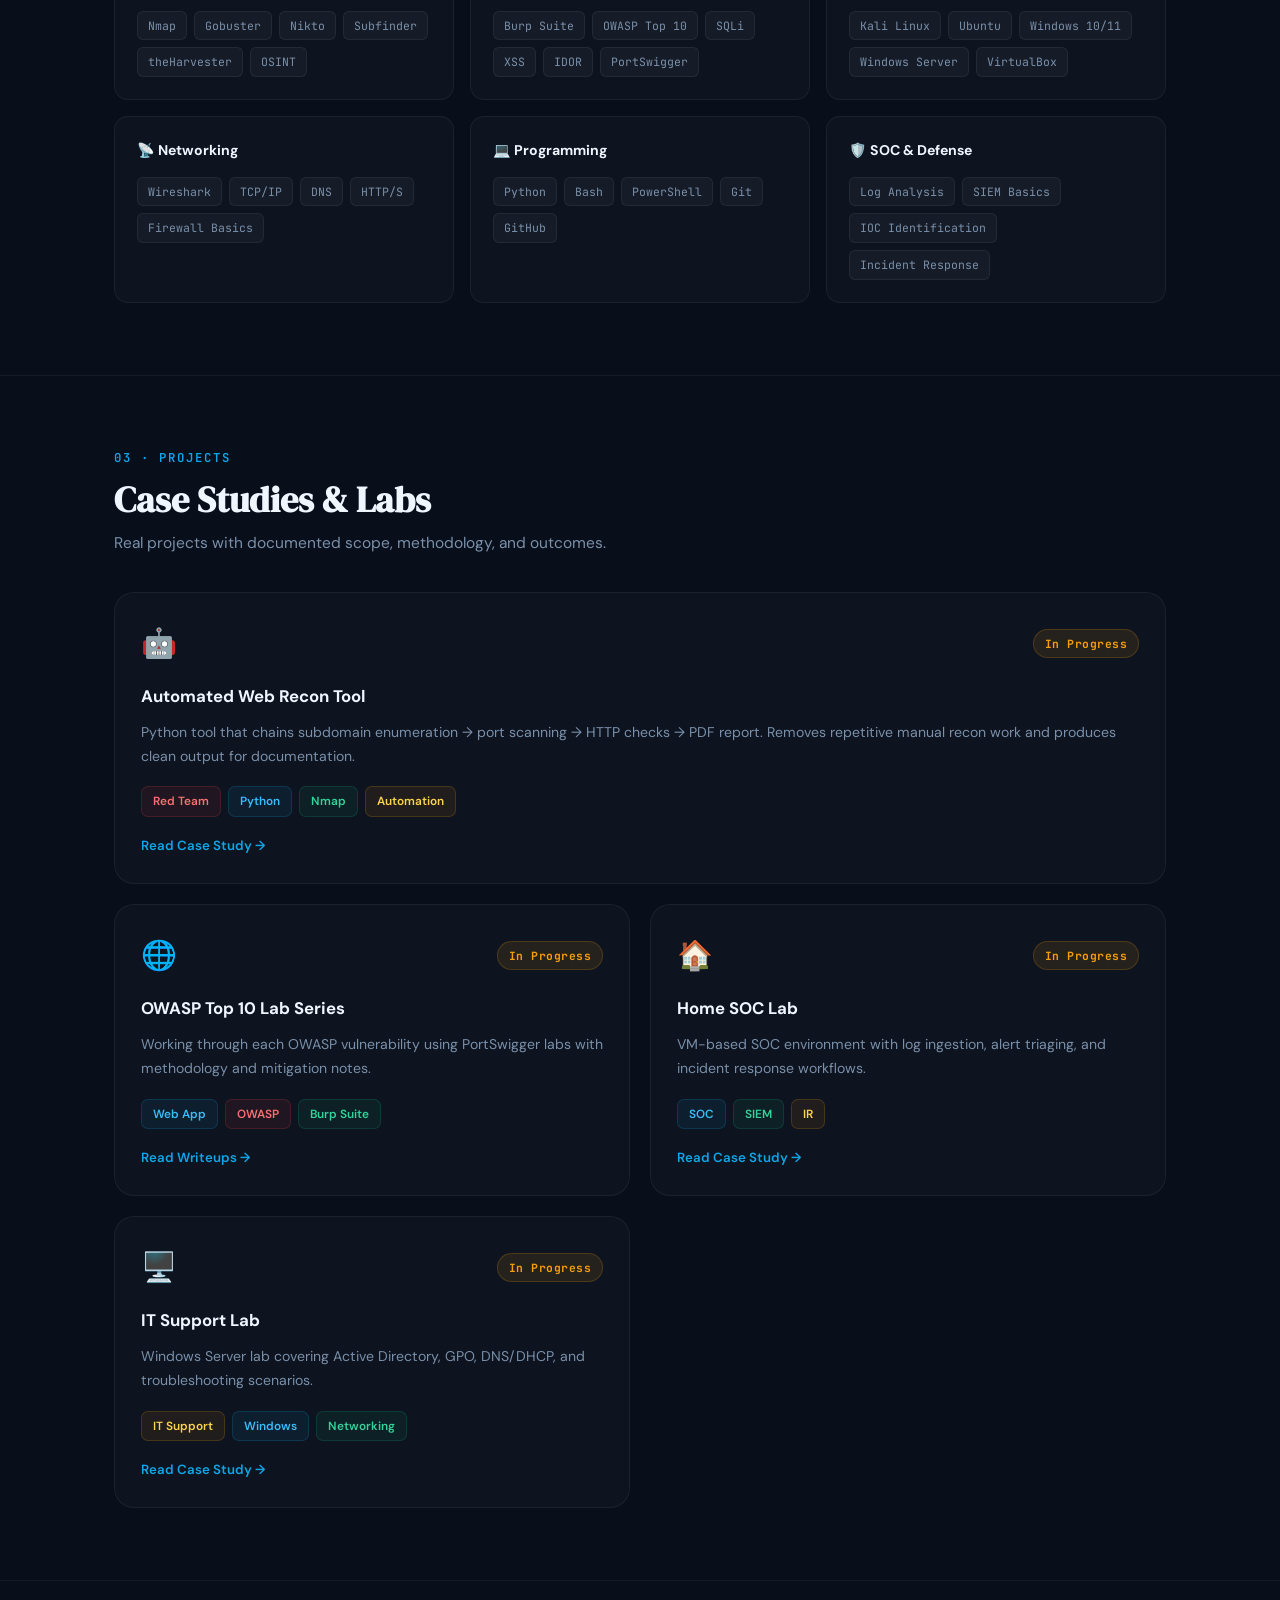
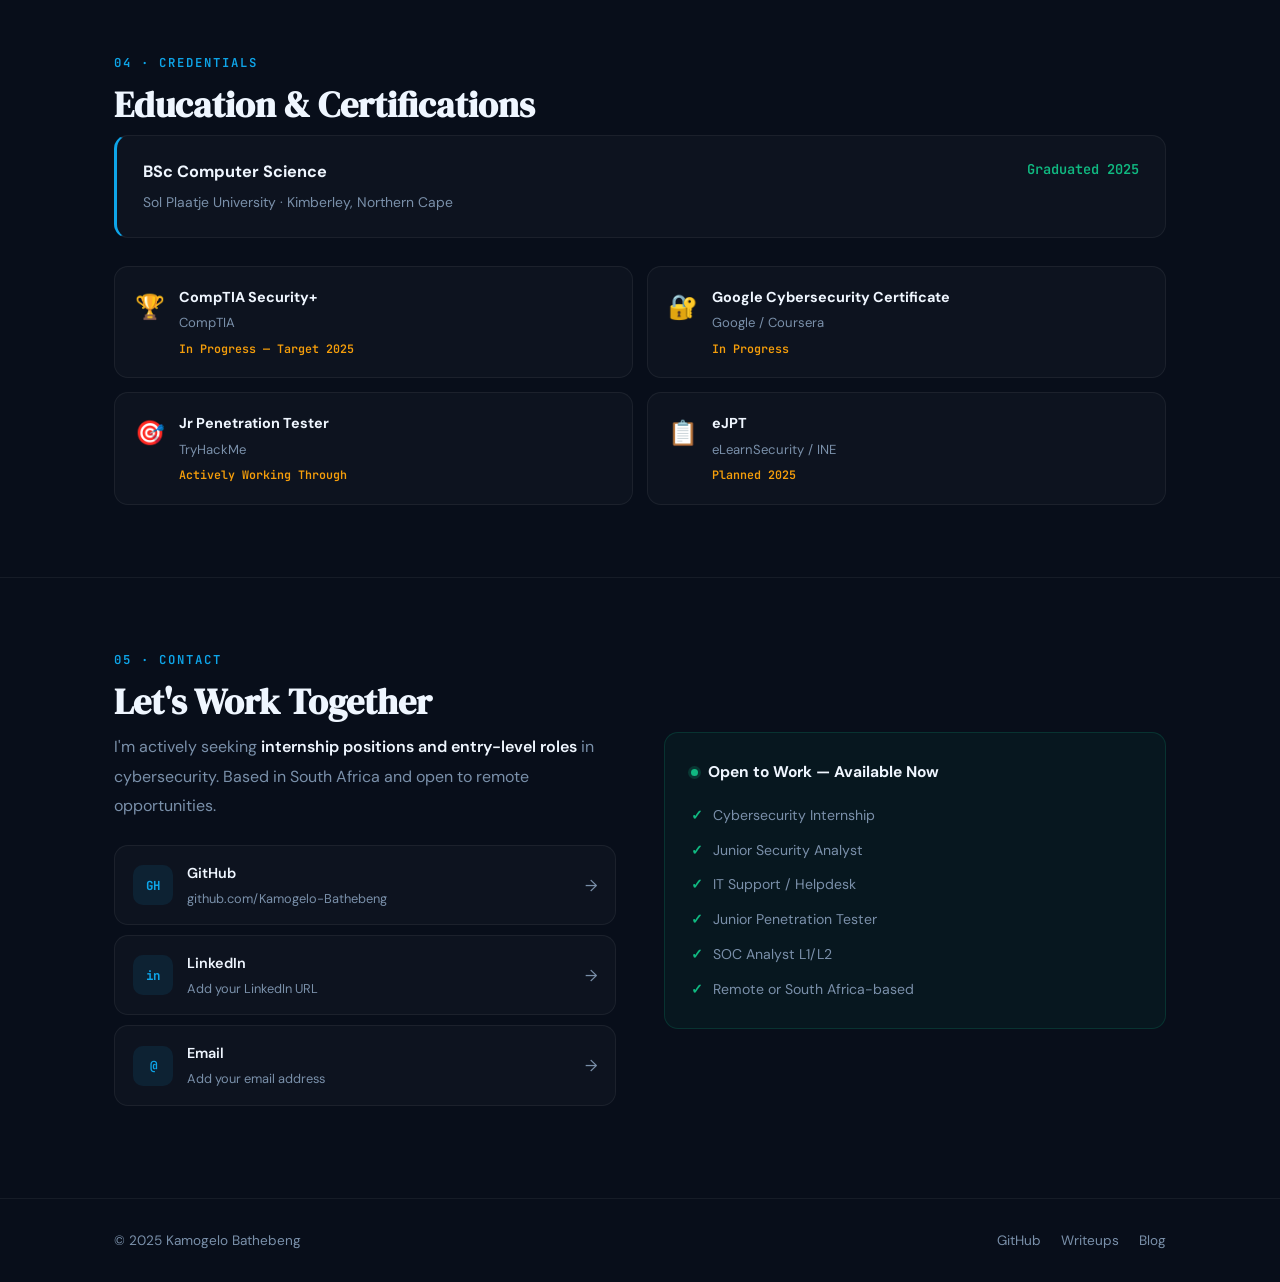
==== commit 49d4d84d: "animated redesign" ====
--- a/index.html
+++ b/index.html
@@ -7,9 +7,251 @@
   <meta name="description" content="BSc Computer Science graduate — open to cybersecurity internships and entry-level roles."/>
   <link rel="preconnect" href="https://fonts.googleapis.com"/>
   <link href="https://fonts.googleapis.com/css2?family=DM+Serif+Display:ital@0;1&family=DM+Sans:wght@400;500;600;700&family=JetBrains+Mono:wght@400;600&display=swap" rel="stylesheet"/>
-  <link rel="stylesheet" href="style.css"/>
+  <style>
+    :root {
+      --bg:     #080E1A;
+      --bg2:    #0F1827;
+      --text:   #EFF6FF;
+      --muted:  #7A90AA;
+      --teal:   #0EA5E9;
+      --teal2:  #0284C7;
+      --green:  #10B981;
+      --amber:  #F59E0B;
+      --border: rgba(255,255,255,0.06);
+      --bh:     rgba(14,165,233,0.22);
+      --card:   rgba(255,255,255,0.025);
+      --r:      14px;
+    }
+    *, *::before, *::after { box-sizing: border-box; margin: 0; padding: 0; }
+    html { scroll-behavior: smooth; }
+    body { font-family: 'DM Sans', sans-serif; background: var(--bg); color: var(--text); line-height: 1.7; overflow-x: hidden; }
+    a { color: var(--teal); text-decoration: none; }
+    strong { color: var(--text); font-weight: 600; }
+
+    /* ── BACKGROUND ── */
+    .bg-grid {
+      position: fixed; inset: 0; z-index: 0; pointer-events: none;
+      background-image: linear-gradient(rgba(14,165,233,0.03) 1px, transparent 1px), linear-gradient(90deg, rgba(14,165,233,0.03) 1px, transparent 1px);
+      background-size: 60px 60px;
+      animation: gridMove 20s linear infinite;
+    }
+    @keyframes gridMove { 0% { background-position: 0 0; } 100% { background-position: 60px 60px; } }
+    .orb { position: fixed; border-radius: 50%; filter: blur(120px); pointer-events: none; z-index: 0; }
+    .orb-1 { width: 600px; height: 600px; background: rgba(14,165,233,0.07); top: -200px; right: -150px; animation: orbFloat 8s ease-in-out infinite; }
+    .orb-2 { width: 400px; height: 400px; background: rgba(16,185,129,0.05); bottom: 10%; left: -100px; animation: orbFloat 8s ease-in-out 4s infinite; }
+    @keyframes orbFloat { 0%,100% { transform: translateY(0); } 50% { transform: translateY(-30px); } }
+
+    /* ── LAYOUT ── */
+    .container { max-width: 1100px; margin: 0 auto; padding: 0 24px; position: relative; z-index: 1; }
+    .divider { height: 1px; background: var(--border); position: relative; z-index: 1; }
+    section { padding: 72px 0; position: relative; z-index: 1; }
+
+    /* ── NAV ── */
+    #navbar {
+      position: sticky; top: 0; z-index: 200;
+      background: rgba(8,14,26,0.85); backdrop-filter: blur(20px);
+      border-bottom: 1px solid var(--border); transition: background .3s;
+    }
+    .nav-inner { display: flex; align-items: center; justify-content: space-between; padding: 14px 0; }
+    .nav-brand { display: flex; align-items: center; gap: 12px; color: var(--text); transition: opacity .2s; }
+    .nav-brand:hover { opacity: 0.85; color: var(--text); }
+    .nav-mark {
+      width: 36px; height: 36px; border-radius: 10px;
+      background: linear-gradient(135deg, var(--teal), var(--green));
+      display: flex; align-items: center; justify-content: center;
+      font-family: 'JetBrains Mono', monospace; font-weight: 700; font-size: 0.8rem; color: #fff;
+      box-shadow: 0 0 20px rgba(14,165,233,0.3); flex-shrink: 0;
+    }
+    .nav-name { font-weight: 700; font-size: 0.95rem; line-height: 1.2; }
+    .nav-tagline { font-size: 0.76rem; color: var(--muted); }
+    .nav-links { display: flex; gap: 2px; align-items: center; }
+    .nav-links a {
+      color: var(--muted); font-weight: 500; font-size: 0.87rem;
+      padding: 8px 13px; border-radius: 8px;
+      transition: color .2s, background .2s; position: relative;
+    }
+    .nav-links a:hover { color: var(--text); background: rgba(255,255,255,0.04); }
+    .nav-links a.nav-cta {
+      background: var(--teal); color: #fff !important; font-weight: 600;
+      box-shadow: 0 0 16px rgba(14,165,233,0.25);
+      transition: background .2s, transform .2s, box-shadow .2s;
+    }
+    .nav-links a.nav-cta:hover { background: var(--teal2); transform: translateY(-1px); box-shadow: 0 0 24px rgba(14,165,233,0.4); }
+    .nav-toggle { display: none; background: none; border: 1px solid var(--border); color: var(--text); border-radius: 8px; padding: 8px 12px; cursor: pointer; font-size: 0.85rem; font-family: inherit; transition: border-color .2s; }
+    .nav-toggle:hover { border-color: var(--bh); }
+
+    @media (max-width: 760px) {
+      .nav-toggle { display: block; }
+      .nav-links { display: none; flex-direction: column; position: absolute; top: 100%; left: 0; right: 0; background: rgba(8,14,26,0.97); backdrop-filter: blur(20px); border-bottom: 1px solid var(--border); padding: 14px 24px 20px; gap: 2px; }
+      .nav-links.open { display: flex; animation: slideDown .2s ease; }
+      .nav-links a { padding: 12px 8px; border-bottom: 1px solid var(--border); border-radius: 0; }
+      @keyframes slideDown { from { opacity: 0; transform: translateY(-8px); } to { opacity: 1; transform: translateY(0); } }
+    }
+
+    /* ── HERO ── */
+    .hero { padding: 80px 0 72px; }
+    .hero-layout { display: grid; grid-template-columns: 1fr 340px; gap: 56px; align-items: center; }
+    @media (max-width: 900px) { .hero-layout { grid-template-columns: 1fr; gap: 40px; } }
+
+    .hero-badge {
+      display: inline-flex; align-items: center; gap: 8px;
+      background: rgba(16,185,129,0.08); border: 1px solid rgba(16,185,129,0.2);
+      border-radius: 999px; padding: 7px 16px; margin-bottom: 24px;
+      font-family: 'JetBrains Mono', monospace; font-size: 0.78rem; font-weight: 600; color: var(--green);
+      animation: fadeUp .6s ease both;
+    }
+    .dot { width: 7px; height: 7px; border-radius: 50%; background: var(--green); flex-shrink: 0; box-shadow: 0 0 0 3px rgba(16,185,129,0.2); animation: pulse 2s infinite; }
+    @keyframes pulse { 0%,100% { box-shadow: 0 0 0 3px rgba(16,185,129,0.2); } 50% { box-shadow: 0 0 0 7px rgba(16,185,129,0.04); } }
+
+    .hero h1 { font-family: 'DM Serif Display', serif; font-size: clamp(2.4rem, 5vw, 3.6rem); line-height: 1.08; margin-bottom: 20px; animation: fadeUp .7s .1s ease both; }
+    .hero h1 em { font-style: italic; color: var(--teal); }
+    .hero-sub { font-size: 1.05rem; color: var(--muted); max-width: 520px; margin-bottom: 32px; line-height: 1.8; animation: fadeUp .7s .2s ease both; }
+    .btn-row { display: flex; gap: 12px; flex-wrap: wrap; margin-bottom: 32px; animation: fadeUp .7s .3s ease both; }
+    .hero-facts { display: flex; gap: 24px; flex-wrap: wrap; font-size: 0.84rem; color: var(--muted); animation: fadeUp .7s .4s ease both; }
+
+    .status-card {
+      background: var(--bg2); border: 1px solid var(--border); border-radius: 20px; padding: 26px;
+      position: relative; overflow: hidden; animation: fadeUp .8s .2s ease both;
+      transition: border-color .3s, transform .3s;
+    }
+    .status-card:hover { border-color: var(--bh); transform: translateY(-4px); }
+    .status-card::before { content: ''; position: absolute; top: 0; left: 0; right: 0; height: 2px; background: linear-gradient(90deg, var(--teal), var(--green)); }
+    .status-card::after { content: ''; position: absolute; inset: 0; background: radial-gradient(ellipse at top right, rgba(14,165,233,0.05), transparent 60%); pointer-events: none; }
+    .status-card-title { font-family: 'JetBrains Mono', monospace; font-size: 0.72rem; color: var(--muted); margin-bottom: 18px; }
+    .status-rows { display: flex; flex-direction: column; gap: 8px; }
+    .status-row { display: flex; justify-content: space-between; align-items: center; background: rgba(255,255,255,0.025); border: 1px solid var(--border); border-radius: 9px; padding: 10px 14px; font-size: 0.84rem; transition: border-color .2s, background .2s; }
+    .status-row:hover { border-color: var(--bh); background: rgba(14,165,233,0.04); }
+    .s-label { color: var(--muted); }
+    .s-value { font-weight: 600; }
+    .s-value.teal { color: var(--teal); }
+    .s-value.green { color: var(--green); }
+
+    /* ── BUTTONS ── */
+    .btn { display: inline-flex; align-items: center; gap: 8px; padding: 12px 22px; border-radius: 11px; font-weight: 600; font-size: 0.9rem; border: none; cursor: pointer; transition: transform .2s, background .2s, box-shadow .2s; font-family: inherit; }
+    .btn:hover { transform: translateY(-2px); }
+    .btn-primary { background: var(--teal); color: #fff; box-shadow: 0 0 20px rgba(14,165,233,0.2); }
+    .btn-primary:hover { background: var(--teal2); box-shadow: 0 0 30px rgba(14,165,233,0.4); color: #fff; }
+    .btn-outline { background: transparent; color: var(--text); border: 1px solid var(--bh); }
+    .btn-outline:hover { background: rgba(14,165,233,0.08); color: var(--text); }
+
+    /* ── SECTION HEADERS ── */
+    .section-label { font-family: 'JetBrains Mono', monospace; font-size: 0.77rem; font-weight: 600; color: var(--teal); text-transform: uppercase; letter-spacing: 2px; margin-bottom: 10px; }
+    .section-title { font-family: 'DM Serif Display', serif; font-size: clamp(1.8rem, 2.8vw, 2.4rem); line-height: 1.15; margin-bottom: 10px; }
+    .section-sub { color: var(--muted); font-size: 0.97rem; margin-bottom: 36px; max-width: 560px; }
+
+    /* ── TWO COL ── */
+    .two-col { display: grid; grid-template-columns: 1fr 1fr; gap: 48px; align-items: start; }
+    @media (max-width: 740px) { .two-col { grid-template-columns: 1fr; gap: 32px; } }
+
+    /* ── ABOUT ── */
+    .about-text p { color: var(--muted); margin-bottom: 16px; line-height: 1.85; }
+    .highlights { display: flex; flex-direction: column; gap: 12px; }
+    .highlight-item { display: flex; gap: 14px; align-items: flex-start; background: var(--card); border: 1px solid var(--border); border-radius: var(--r); padding: 18px; transition: border-color .25s, transform .25s, background .25s; }
+    .highlight-item:hover { border-color: var(--bh); transform: translateX(6px); background: rgba(14,165,233,0.03); }
+    .hi-icon { font-size: 1.3rem; flex-shrink: 0; margin-top: 1px; }
+    .highlight-item strong { display: block; font-size: 0.92rem; margin-bottom: 3px; color: var(--text); }
+    .highlight-item p { font-size: 0.83rem; margin: 0; color: var(--muted); line-height: 1.55; }
+
+    /* ── SKILLS ── */
+    .skills-grid { display: grid; grid-template-columns: repeat(3,1fr); gap: 16px; }
+    @media (max-width: 900px) { .skills-grid { grid-template-columns: 1fr 1fr; } }
+    @media (max-width: 520px) { .skills-grid { grid-template-columns: 1fr; } }
+    .skill-box { background: var(--card); border: 1px solid var(--border); border-radius: var(--r); padding: 22px; transition: border-color .25s, transform .25s, box-shadow .25s; position: relative; overflow: hidden; }
+    .skill-box::before { content: ''; position: absolute; inset: 0; background: radial-gradient(ellipse at top left, rgba(14,165,233,0.06), transparent 60%); opacity: 0; transition: opacity .3s; }
+    .skill-box:hover { border-color: var(--bh); transform: translateY(-5px); box-shadow: 0 16px 40px rgba(0,0,0,0.3); }
+    .skill-box:hover::before { opacity: 1; }
+    .skill-box-title { font-weight: 700; font-size: 0.88rem; margin-bottom: 14px; position: relative; }
+    .tags { display: flex; flex-wrap: wrap; gap: 7px; position: relative; }
+    .tags span { font-family: 'JetBrains Mono', monospace; font-size: 0.72rem; padding: 4px 10px; border-radius: 6px; background: rgba(255,255,255,0.04); border: 1px solid var(--border); color: var(--muted); transition: color .2s, border-color .2s, background .2s; cursor: default; }
+    .tags span:hover { color: var(--teal); border-color: var(--bh); background: rgba(14,165,233,0.07); }
+
+    /* ── PROJECTS ── */
+    .projects-grid { display: grid; grid-template-columns: 1fr 1fr; gap: 20px; }
+    @media (max-width: 740px) { .projects-grid { grid-template-columns: 1fr; } }
+    .project-card { background: var(--card); border: 1px solid var(--border); border-radius: 20px; padding: 26px; display: flex; flex-direction: column; transition: border-color .3s, transform .3s, box-shadow .3s; position: relative; overflow: hidden; }
+    .project-card.wide { grid-column: span 2; }
+    @media (max-width: 740px) { .project-card.wide { grid-column: span 1; } }
+    .project-card::before { content: ''; position: absolute; top: 0; left: 0; right: 0; height: 1px; background: linear-gradient(90deg, transparent, var(--teal), transparent); transform: scaleX(0); transition: transform .4s; }
+    .project-card:hover { border-color: var(--bh); transform: translateY(-6px); box-shadow: 0 20px 50px rgba(0,0,0,0.35); }
+    .project-card:hover::before { transform: scaleX(1); }
+    .pc-top { display: flex; justify-content: space-between; align-items: center; margin-bottom: 14px; }
+    .pc-icon { font-size: 1.8rem; }
+    .pc-status { font-family: 'JetBrains Mono', monospace; font-size: 0.71rem; font-weight: 700; padding: 4px 11px; border-radius: 999px; letter-spacing: 0.5px; }
+    .pc-status.building { background: rgba(245,158,11,0.1); color: var(--amber); border: 1px solid rgba(245,158,11,0.2); }
+    .pc-status.done { background: rgba(16,185,129,0.1); color: var(--green); border: 1px solid rgba(16,185,129,0.25); }
+    .pc-title { font-weight: 700; font-size: 1.05rem; margin-bottom: 10px; }
+    .pc-desc { color: var(--muted); font-size: 0.88rem; line-height: 1.7; flex: 1; margin-bottom: 18px; }
+    .pc-tags { display: flex; gap: 7px; flex-wrap: wrap; margin-bottom: 18px; }
+    .tag { font-size: 0.74rem; font-weight: 600; padding: 4px 11px; border-radius: 7px; }
+    .tag.red   { background: rgba(239,68,68,0.08);  color: #F87171; border: 1px solid rgba(239,68,68,0.18); }
+    .tag.blue  { background: rgba(14,165,233,0.08); color: #38BDF8; border: 1px solid rgba(14,165,233,0.18); }
+    .tag.green { background: rgba(16,185,129,0.08); color: #34D399; border: 1px solid rgba(16,185,129,0.18); }
+    .tag.amber { background: rgba(245,158,11,0.08); color: #FCD34D; border: 1px solid rgba(245,158,11,0.18); }
+    .pc-link { font-size: 0.83rem; font-weight: 600; color: var(--teal); display: inline-flex; align-items: center; gap: 4px; margin-top: auto; transition: gap .2s, opacity .2s; }
+    .pc-link:hover { gap: 10px; opacity: 0.8; color: var(--teal); }
+
+    /* ── CERTS ── */
+    .edu-block { background: var(--card); border: 1px solid var(--border); border-left: 3px solid var(--teal); border-radius: var(--r); padding: 22px 26px; display: flex; justify-content: space-between; align-items: flex-start; gap: 16px; flex-wrap: wrap; margin-bottom: 28px; transition: border-color .2s, transform .2s; }
+    .edu-block:hover { border-color: var(--bh); transform: translateX(4px); }
+    .edu-degree { font-weight: 700; font-size: 1.02rem; margin-bottom: 5px; }
+    .edu-school { color: var(--muted); font-size: 0.87rem; }
+    .edu-year { font-family: 'JetBrains Mono', monospace; font-size: 0.85rem; color: var(--green); font-weight: 600; white-space: nowrap; }
+    .certs-grid { display: grid; grid-template-columns: 1fr 1fr; gap: 14px; }
+    @media (max-width: 640px) { .certs-grid { grid-template-columns: 1fr; } }
+    .cert-card { background: var(--card); border: 1px solid var(--border); border-radius: var(--r); padding: 18px 20px; display: flex; gap: 14px; align-items: flex-start; transition: border-color .25s, transform .25s; }
+    .cert-card:hover { border-color: var(--bh); transform: translateY(-3px); }
+    .cert-icon { font-size: 1.5rem; flex-shrink: 0; margin-top: 2px; }
+    .cert-name { font-weight: 700; font-size: 0.9rem; margin-bottom: 3px; }
+    .cert-org { font-size: 0.82rem; color: var(--muted); margin-bottom: 5px; }
+    .cert-status { font-family: 'JetBrains Mono', monospace; font-size: 0.73rem; font-weight: 600; }
+    .cert-status.pending { color: var(--amber); }
+    .cert-status.done { color: var(--green); }
+
+    /* ── CONTACT ── */
+    .contact-links { display: flex; flex-direction: column; gap: 10px; }
+    .contact-link { display: flex; align-items: center; gap: 14px; padding: 15px 18px; background: var(--card); border: 1px solid var(--border); border-radius: var(--r); color: var(--text); transition: border-color .25s, transform .25s, background .25s; }
+    .contact-link:hover { border-color: var(--bh); transform: translateX(6px); background: rgba(14,165,233,0.04); color: var(--text); }
+    .cl-icon { width: 40px; height: 40px; border-radius: 10px; background: rgba(14,165,233,0.1); display: flex; align-items: center; justify-content: center; font-family: 'JetBrains Mono', monospace; font-size: 0.78rem; font-weight: 700; color: var(--teal); flex-shrink: 0; transition: background .2s; }
+    .contact-link:hover .cl-icon { background: rgba(14,165,233,0.18); }
+    .cl-name { font-weight: 600; font-size: 0.9rem; }
+    .cl-sub { font-size: 0.8rem; color: var(--muted); margin-top: 2px; }
+    .contact-link span:last-child { margin-left: auto; color: var(--muted); transition: transform .2s, color .2s; }
+    .contact-link:hover span:last-child { transform: translateX(4px); color: var(--teal); }
+    .open-box { background: rgba(16,185,129,0.05); border: 1px solid rgba(16,185,129,0.18); border-radius: var(--r); padding: 26px; }
+    .open-title { font-weight: 700; font-size: 0.97rem; margin-bottom: 18px; display: flex; align-items: center; gap: 10px; }
+    .open-list { list-style: none; display: flex; flex-direction: column; gap: 11px; }
+    .open-list li { font-size: 0.88rem; color: var(--muted); display: flex; align-items: center; gap: 10px; }
+    .open-list li::before { content: '✓'; color: var(--green); font-weight: 700; flex-shrink: 0; }
+
+    /* ── FOOTER ── */
+    footer { border-top: 1px solid var(--border); padding: 30px 0; margin-top: 20px; position: relative; z-index: 1; }
+    .footer-inner { display: flex; justify-content: space-between; align-items: center; flex-wrap: wrap; gap: 12px; font-size: 0.85rem; color: var(--muted); }
+    .footer-links { display: flex; gap: 20px; }
+    .footer-links a { color: var(--muted); transition: color .2s; }
+    .footer-links a:hover { color: var(--teal); }
+
+    /* ── SCROLLBAR ── */
+    ::-webkit-scrollbar { width: 6px; }
+    ::-webkit-scrollbar-track { background: var(--bg); }
+    ::-webkit-scrollbar-thumb { background: rgba(14,165,233,0.3); border-radius: 3px; }
+    ::-webkit-scrollbar-thumb:hover { background: rgba(14,165,233,0.5); }
+
+    /* ── SCROLL REVEAL ── */
+    .reveal { opacity: 0; transform: translateY(24px); transition: opacity .6s ease, transform .6s ease; }
+    .reveal.visible { opacity: 1; transform: translateY(0); }
+    .d1 { transition-delay: .1s; }
+    .d2 { transition-delay: .2s; }
+    .d3 { transition-delay: .3s; }
+    .d4 { transition-delay: .4s; }
+
+    @keyframes fadeUp { from { opacity: 0; transform: translateY(20px); } to { opacity: 1; transform: translateY(0); } }
+  </style>
 </head>
 <body>
+
+  <div class="bg-grid"></div>
+  <div class="orb orb-1"></div>
+  <div class="orb orb-2"></div>
 
   <!-- NAV -->
   <nav id="navbar">
@@ -21,7 +263,7 @@
           <div class="nav-tagline">Cybersecurity Portfolio</div>
         </div>
       </a>
-      <button class="nav-toggle" id="navToggle">Menu</button>
+      <button class="nav-toggle" id="navToggle">☰ Menu</button>
       <div class="nav-links" id="navLinks">
         <a href="#about">About</a>
         <a href="#skills">Skills</a>
@@ -37,17 +279,10 @@
   <section class="hero">
     <div class="container">
       <div class="hero-layout">
-
-        <div class="hero-left">
-          <div class="hero-badge">
-            <span class="dot"></span>
-            Open to Internships &amp; Entry-Level Roles
-          </div>
+        <div>
+          <div class="hero-badge"><span class="dot"></span>Open to Internships &amp; Entry-Level Roles</div>
           <h1>Aspiring <em>Security</em><br/>Analyst &amp;<br/>Ethical Hacker</h1>
-          <p class="hero-sub">
-            BSc Computer Science graduate from <strong>Sol Plaatje University</strong>.
-            Building hands-on skills in penetration testing, web app security, SOC analysis, and IT support — one lab at a time.
-          </p>
+          <p class="hero-sub">BSc Computer Science graduate from <strong>Sol Plaatje University</strong>. Building hands-on skills in penetration testing, web app security, SOC analysis, and IT support — one lab at a time.</p>
           <div class="btn-row">
             <a href="#projects" class="btn btn-primary">View Projects</a>
             <a href="#contact" class="btn btn-outline">Get in Touch</a>
@@ -59,19 +294,17 @@
             <span>🟢 Available Now</span>
           </div>
         </div>
-
         <div class="status-card">
-          <div class="status-card-title">// current status</div>
+          <div class="status-card-title">// current_status.json</div>
           <div class="status-rows">
-            <div class="status-row"><span class="s-label">Status</span><span class="s-value green">Open to Work</span></div>
-            <div class="status-row"><span class="s-label">Focus</span><span class="s-value teal">Web App Pentest</span></div>
-            <div class="status-row"><span class="s-label">Secondary</span><span class="s-value">SOC &amp; IT Support</span></div>
-            <div class="status-row"><span class="s-label">Goal</span><span class="s-value">Internship → Analyst</span></div>
-            <div class="status-row"><span class="s-label">Labs</span><span class="s-value teal">TryHackMe · PortSwigger</span></div>
-            <div class="status-row"><span class="s-label">Environment</span><span class="s-value">Kali + Windows VMs</span></div>
+            <div class="status-row"><span class="s-label">status</span><span class="s-value green">open_to_work</span></div>
+            <div class="status-row"><span class="s-label">focus</span><span class="s-value teal">web_app_pentest</span></div>
+            <div class="status-row"><span class="s-label">secondary</span><span class="s-value">soc &amp; it_support</span></div>
+            <div class="status-row"><span class="s-label">goal</span><span class="s-value">internship → analyst</span></div>
+            <div class="status-row"><span class="s-label">labs</span><span class="s-value teal">tryhackme · portswigger</span></div>
+            <div class="status-row"><span class="s-label">env</span><span class="s-value">kali + windows VMs</span></div>
           </div>
         </div>
-
       </div>
     </div>
   </section>
@@ -80,32 +313,20 @@
   <div class="divider"></div>
   <section id="about">
     <div class="container">
-      <div class="section-label">01 · About</div>
-      <h2 class="section-title">Who I Am</h2>
+      <div class="section-label reveal">01 · About</div>
+      <h2 class="section-title reveal d1">Who I Am</h2>
       <div class="two-col">
-        <div class="about-text">
+        <div class="about-text reveal d2">
           <p>I'm <strong>Kamogelo Bathebeng</strong>, a recently graduated Computer Science graduate from <strong>Sol Plaatje University</strong> in Kimberley. My degree built a strong foundation in programming, networking, and systems — but my real passion is <strong>offensive security and ethical hacking</strong>.</p>
           <p>I build my skills through real labs on TryHackMe and PortSwigger, home VM environments, and documented projects. Everything on this site is something I actually did — not just theory.</p>
-          <p>My goal is to land an internship or entry-level cybersecurity role where I can grow fast and work towards becoming a <strong>certified penetration tester</strong>.</p>
-          <a href="#contact" class="btn btn-outline" style="margin-top:20px; display:inline-flex;">Let's connect →</a>
-        </div>
-        <div class="highlights">
-          <div class="highlight-item">
-            <div class="hi-icon">🎯</div>
-            <div><strong>Offensive Security Focus</strong><p>Penetration testing, red teaming, web app exploitation</p></div>
-          </div>
-          <div class="highlight-item">
-            <div class="hi-icon">🛡️</div>
-            <div><strong>Blue Team Awareness</strong><p>SOC analysis, log review, detection, incident response</p></div>
-          </div>
-          <div class="highlight-item">
-            <div class="hi-icon">🔧</div>
-            <div><strong>IT Support Fundamentals</strong><p>Windows admin, networking, troubleshooting</p></div>
-          </div>
-          <div class="highlight-item">
-            <div class="hi-icon">📚</div>
-            <div><strong>Continuous Learner</strong><p>Weekly labs, writeups, and a public learning log</p></div>
-          </div>
+          <p>My goal is to land an internship or entry-level role where I can grow fast and work towards becoming a <strong>certified penetration tester</strong>.</p>
+          <a href="#contact" class="btn btn-outline" style="margin-top:24px;display:inline-flex;">Let's connect →</a>
+        </div>
+        <div class="highlights reveal d3">
+          <div class="highlight-item"><div class="hi-icon">🎯</div><div><strong>Offensive Security Focus</strong><p>Penetration testing, red teaming, web app exploitation</p></div></div>
+          <div class="highlight-item"><div class="hi-icon">🛡️</div><div><strong>Blue Team Awareness</strong><p>SOC analysis, log review, detection, incident response</p></div></div>
+          <div class="highlight-item"><div class="hi-icon">🔧</div><div><strong>IT Support Fundamentals</strong><p>Windows admin, networking, troubleshooting</p></div></div>
+          <div class="highlight-item"><div class="hi-icon">📚</div><div><strong>Continuous Learner</strong><p>Weekly labs, writeups, and a public learning log</p></div></div>
         </div>
       </div>
     </div>
@@ -115,34 +336,16 @@
   <div class="divider"></div>
   <section id="skills">
     <div class="container">
-      <div class="section-label">02 · Skills &amp; Tools</div>
-      <h2 class="section-title">Technical Toolkit</h2>
-      <p class="section-sub">Tools I actively use in labs and projects.</p>
+      <div class="section-label reveal">02 · Skills &amp; Tools</div>
+      <h2 class="section-title reveal d1">Technical Toolkit</h2>
+      <p class="section-sub reveal d2">Tools I actively use in labs and projects.</p>
       <div class="skills-grid">
-        <div class="skill-box">
-          <div class="skill-box-title">🔍 Recon &amp; Scanning</div>
-          <div class="tags"><span>Nmap</span><span>Gobuster</span><span>Nikto</span><span>Subfinder</span><span>theHarvester</span><span>OSINT</span></div>
-        </div>
-        <div class="skill-box">
-          <div class="skill-box-title">🌐 Web App Security</div>
-          <div class="tags"><span>Burp Suite</span><span>OWASP Top 10</span><span>SQLi</span><span>XSS</span><span>IDOR</span><span>PortSwigger</span></div>
-        </div>
-        <div class="skill-box">
-          <div class="skill-box-title">🖥️ Operating Systems</div>
-          <div class="tags"><span>Kali Linux</span><span>Ubuntu</span><span>Windows 10/11</span><span>Windows Server</span><span>VirtualBox</span></div>
-        </div>
-        <div class="skill-box">
-          <div class="skill-box-title">📡 Networking</div>
-          <div class="tags"><span>Wireshark</span><span>TCP/IP</span><span>DNS</span><span>HTTP/S</span><span>Firewall Basics</span></div>
-        </div>
-        <div class="skill-box">
-          <div class="skill-box-title">💻 Programming</div>
-          <div class="tags"><span>Python</span><span>Bash</span><span>PowerShell</span><span>Git</span><span>GitHub</span></div>
-        </div>
-        <div class="skill-box">
-          <div class="skill-box-title">🛡️ SOC &amp; Defense</div>
-          <div class="tags"><span>Log Analysis</span><span>SIEM Basics</span><span>IOC Identification</span><span>Incident Response</span></div>
-        </div>
+        <div class="skill-box reveal"><div class="skill-box-title">🔍 Recon &amp; Scanning</div><div class="tags"><span>Nmap</span><span>Gobuster</span><span>Nikto</span><span>Subfinder</span><span>theHarvester</span><span>OSINT</span></div></div>
+        <div class="skill-box reveal d1"><div class="skill-box-title">🌐 Web App Security</div><div class="tags"><span>Burp Suite</span><span>OWASP Top 10</span><span>SQLi</span><span>XSS</span><span>IDOR</span><span>PortSwigger</span></div></div>
+        <div class="skill-box reveal d2"><div class="skill-box-title">🖥️ Operating Systems</div><div class="tags"><span>Kali Linux</span><span>Ubuntu</span><span>Windows 10/11</span><span>Windows Server</span><span>VirtualBox</span></div></div>
+        <div class="skill-box reveal"><div class="skill-box-title">📡 Networking</div><div class="tags"><span>Wireshark</span><span>TCP/IP</span><span>DNS</span><span>HTTP/S</span><span>Firewall Basics</span></div></div>
+        <div class="skill-box reveal d1"><div class="skill-box-title">💻 Programming</div><div class="tags"><span>Python</span><span>Bash</span><span>PowerShell</span><span>Git</span><span>GitHub</span></div></div>
+        <div class="skill-box reveal d2"><div class="skill-box-title">🛡️ SOC &amp; Defense</div><div class="tags"><span>Log Analysis</span><span>SIEM Basics</span><span>IOC Identification</span><span>Incident Response</span></div></div>
       </div>
     </div>
   </section>
@@ -151,55 +354,38 @@
   <div class="divider"></div>
   <section id="projects">
     <div class="container">
-      <div class="section-label">03 · Projects</div>
-      <h2 class="section-title">Case Studies &amp; Labs</h2>
-      <p class="section-sub">Real projects with documented scope, methodology, and outcomes.</p>
+      <div class="section-label reveal">03 · Projects</div>
+      <h2 class="section-title reveal d1">Case Studies &amp; Labs</h2>
+      <p class="section-sub reveal d2">Real projects with documented scope, methodology, and outcomes.</p>
       <div class="projects-grid">
-
-        <div class="project-card wide">
-          <div class="pc-top">
-            <span class="pc-icon">🤖</span>
-            <span class="pc-status building">In Progress</span>
-          </div>
+        <div class="project-card wide reveal">
+          <div class="pc-top"><span class="pc-icon">🤖</span><span class="pc-status building">In Progress</span></div>
           <div class="pc-title">Automated Web Recon Tool</div>
-          <div class="pc-desc">Python tool that chains subdomain enumeration → port scanning → HTTP checks → PDF report. Removes repetitive manual recon work.</div>
+          <div class="pc-desc">Python tool that chains subdomain enumeration → port scanning → HTTP checks → PDF report. Removes repetitive manual recon work and produces clean output for documentation.</div>
           <div class="pc-tags"><span class="tag red">Red Team</span><span class="tag blue">Python</span><span class="tag green">Nmap</span><span class="tag amber">Automation</span></div>
           <a href="projects/recon-tool.html" class="pc-link">Read Case Study →</a>
         </div>
-
-        <div class="project-card">
-          <div class="pc-top">
-            <span class="pc-icon">🌐</span>
-            <span class="pc-status building">In Progress</span>
-          </div>
+        <div class="project-card reveal d1">
+          <div class="pc-top"><span class="pc-icon">🌐</span><span class="pc-status building">In Progress</span></div>
           <div class="pc-title">OWASP Top 10 Lab Series</div>
-          <div class="pc-desc">Working through each OWASP vulnerability using PortSwigger labs with methodology + mitigation notes.</div>
+          <div class="pc-desc">Working through each OWASP vulnerability using PortSwigger labs with methodology and mitigation notes.</div>
           <div class="pc-tags"><span class="tag blue">Web App</span><span class="tag red">OWASP</span><span class="tag green">Burp Suite</span></div>
           <a href="writeups/index.html" class="pc-link">Read Writeups →</a>
         </div>
-
-        <div class="project-card">
-          <div class="pc-top">
-            <span class="pc-icon">🏠</span>
-            <span class="pc-status building">In Progress</span>
-          </div>
+        <div class="project-card reveal d2">
+          <div class="pc-top"><span class="pc-icon">🏠</span><span class="pc-status building">In Progress</span></div>
           <div class="pc-title">Home SOC Lab</div>
           <div class="pc-desc">VM-based SOC environment with log ingestion, alert triaging, and incident response workflows.</div>
           <div class="pc-tags"><span class="tag blue">SOC</span><span class="tag green">SIEM</span><span class="tag amber">IR</span></div>
           <a href="projects/soc-lab.html" class="pc-link">Read Case Study →</a>
         </div>
-
-        <div class="project-card">
-          <div class="pc-top">
-            <span class="pc-icon">🖥️</span>
-            <span class="pc-status building">In Progress</span>
-          </div>
+        <div class="project-card reveal d1">
+          <div class="pc-top"><span class="pc-icon">🖥️</span><span class="pc-status building">In Progress</span></div>
           <div class="pc-title">IT Support Lab</div>
           <div class="pc-desc">Windows Server lab covering Active Directory, GPO, DNS/DHCP, and troubleshooting scenarios.</div>
           <div class="pc-tags"><span class="tag amber">IT Support</span><span class="tag blue">Windows</span><span class="tag green">Networking</span></div>
           <a href="projects/it-support-lab.html" class="pc-link">Read Case Study →</a>
         </div>
-
       </div>
     </div>
   </section>
@@ -208,50 +394,17 @@
   <div class="divider"></div>
   <section id="certifications">
     <div class="container">
-      <div class="section-label">04 · Credentials</div>
-      <h2 class="section-title">Education &amp; Certifications</h2>
-
-      <div class="edu-block">
-        <div>
-          <div class="edu-degree">BSc Computer Science</div>
-          <div class="edu-school">Sol Plaatje University · Kimberley, Northern Cape</div>
-        </div>
+      <div class="section-label reveal">04 · Credentials</div>
+      <h2 class="section-title reveal d1">Education &amp; Certifications</h2>
+      <div class="edu-block reveal d2">
+        <div><div class="edu-degree">BSc Computer Science</div><div class="edu-school">Sol Plaatje University · Kimberley, Northern Cape</div></div>
         <div class="edu-year">Graduated 2025</div>
       </div>
-
       <div class="certs-grid">
-        <div class="cert-card">
-          <div class="cert-icon">🏆</div>
-          <div>
-            <div class="cert-name">CompTIA Security+</div>
-            <div class="cert-org">CompTIA</div>
-            <div class="cert-status pending">In Progress — Target 2025</div>
-          </div>
-        </div>
-        <div class="cert-card">
-          <div class="cert-icon">🔐</div>
-          <div>
-            <div class="cert-name">Google Cybersecurity Certificate</div>
-            <div class="cert-org">Google / Coursera</div>
-            <div class="cert-status pending">In Progress</div>
-          </div>
-        </div>
-        <div class="cert-card">
-          <div class="cert-icon">🎯</div>
-          <div>
-            <div class="cert-name">Jr Penetration Tester</div>
-            <div class="cert-org">TryHackMe</div>
-            <div class="cert-status pending">Actively Working Through</div>
-          </div>
-        </div>
-        <div class="cert-card">
-          <div class="cert-icon">📋</div>
-          <div>
-            <div class="cert-name">eJPT</div>
-            <div class="cert-org">eLearnSecurity / INE</div>
-            <div class="cert-status pending">Planned 2025</div>
-          </div>
-        </div>
+        <div class="cert-card reveal"><div class="cert-icon">🏆</div><div><div class="cert-name">CompTIA Security+</div><div class="cert-org">CompTIA</div><div class="cert-status pending">In Progress — Target 2025</div></div></div>
+        <div class="cert-card reveal d1"><div class="cert-icon">🔐</div><div><div class="cert-name">Google Cybersecurity Certificate</div><div class="cert-org">Google / Coursera</div><div class="cert-status pending">In Progress</div></div></div>
+        <div class="cert-card reveal d2"><div class="cert-icon">🎯</div><div><div class="cert-name">Jr Penetration Tester</div><div class="cert-org">TryHackMe</div><div class="cert-status pending">Actively Working Through</div></div></div>
+        <div class="cert-card reveal d3"><div class="cert-icon">📋</div><div><div class="cert-name">eJPT</div><div class="cert-org">eLearnSecurity / INE</div><div class="cert-status pending">Planned 2025</div></div></div>
       </div>
     </div>
   </section>
@@ -260,38 +413,26 @@
   <div class="divider"></div>
   <section id="contact">
     <div class="container">
-      <div class="section-label">05 · Contact</div>
-      <h2 class="section-title">Let's Work Together</h2>
+      <div class="section-label reveal">05 · Contact</div>
+      <h2 class="section-title reveal d1">Let's Work Together</h2>
       <div class="two-col">
-        <div>
-          <p style="color:var(--muted); margin-bottom:20px; line-height:1.8;">I'm actively seeking <strong style="color:var(--text)">internship positions and entry-level roles</strong> in cybersecurity. Based in South Africa and open to remote opportunities.</p>
+        <div class="reveal d2">
+          <p style="color:var(--muted);margin-bottom:24px;line-height:1.85;">I'm actively seeking <strong>internship positions and entry-level roles</strong> in cybersecurity. Based in South Africa and open to remote opportunities.</p>
           <div class="contact-links">
-            <a href="https://github.com/Kamogelo-Bathebeng" target="_blank" class="contact-link">
-              <div class="cl-icon">GH</div>
-              <div><div class="cl-name">GitHub</div><div class="cl-sub">github.com/Kamogelo-Bathebeng</div></div>
-              <span>→</span>
-            </a>
-            <a href="https://linkedin.com" target="_blank" class="contact-link">
-              <div class="cl-icon">in</div>
-              <div><div class="cl-name">LinkedIn</div><div class="cl-sub">Add your LinkedIn URL</div></div>
-              <span>→</span>
-            </a>
-            <a href="mailto:youremail@example.com" class="contact-link">
-              <div class="cl-icon">@</div>
-              <div><div class="cl-name">Email</div><div class="cl-sub">Add your email address</div></div>
-              <span>→</span>
-            </a>
+            <a href="https://github.com/Kamogelo-Bathebeng" target="_blank" class="contact-link"><div class="cl-icon">GH</div><div><div class="cl-name">GitHub</div><div class="cl-sub">github.com/Kamogelo-Bathebeng</div></div><span>→</span></a>
+            <a href="https://linkedin.com" target="_blank" class="contact-link"><div class="cl-icon">in</div><div><div class="cl-name">LinkedIn</div><div class="cl-sub">Add your LinkedIn URL</div></div><span>→</span></a>
+            <a href="mailto:youremail@example.com" class="contact-link"><div class="cl-icon">@</div><div><div class="cl-name">Email</div><div class="cl-sub">Add your email address</div></div><span>→</span></a>
           </div>
         </div>
-        <div class="open-box">
-          <div class="open-title"><span class="dot"></span> Open to Work — Available Now</div>
+        <div class="open-box reveal d3">
+          <div class="open-title"><span class="dot"></span>Open to Work — Available Now</div>
           <ul class="open-list">
-            <li>✓ Cybersecurity Internship</li>
-            <li>✓ Junior Security Analyst</li>
-            <li>✓ IT Support / Helpdesk</li>
-            <li>✓ Junior Penetration Tester</li>
-            <li>✓ SOC Analyst L1/L2</li>
-            <li>✓ Remote or South Africa-based</li>
+            <li>Cybersecurity Internship</li>
+            <li>Junior Security Analyst</li>
+            <li>IT Support / Helpdesk</li>
+            <li>Junior Penetration Tester</li>
+            <li>SOC Analyst L1/L2</li>
+            <li>Remote or South Africa-based</li>
           </ul>
         </div>
       </div>
@@ -310,6 +451,43 @@
     </div>
   </footer>
 
-  <script src="script.js"></script>
+  <script>
+    // Nav toggle
+    var toggle = document.getElementById('navToggle');
+    var links  = document.getElementById('navLinks');
+    toggle.addEventListener('click', function() { links.classList.toggle('open'); });
+    links.querySelectorAll('a').forEach(function(a) {
+      a.addEventListener('click', function() { links.classList.remove('open'); });
+    });
+
+    // Nav darkens on scroll
+    var navbar = document.getElementById('navbar');
+    window.addEventListener('scroll', function() {
+      navbar.style.background = window.scrollY > 40 ? 'rgba(8,14,26,0.97)' : 'rgba(8,14,26,0.85)';
+    });
+
+    // Scroll reveal
+    var revealEls = document.querySelectorAll('.reveal');
+    if ('IntersectionObserver' in window) {
+      var io = new IntersectionObserver(function(entries) {
+        entries.forEach(function(e) {
+          if (e.isIntersecting) { e.target.classList.add('visible'); io.unobserve(e.target); }
+        });
+      }, { threshold: 0.1 });
+      revealEls.forEach(function(el) { io.observe(el); });
+    } else {
+      revealEls.forEach(function(el) { el.classList.add('visible'); });
+    }
+
+    // Stagger skill tags on hover
+    document.querySelectorAll('.skill-box').forEach(function(box) {
+      box.addEventListener('mouseenter', function() {
+        box.querySelectorAll('.tags span').forEach(function(tag, i) { tag.style.transitionDelay = (i * 35) + 'ms'; });
+      });
+      box.addEventListener('mouseleave', function() {
+        box.querySelectorAll('.tags span').forEach(function(tag) { tag.style.transitionDelay = '0ms'; });
+      });
+    });
+  </script>
 </body>
 </html>
